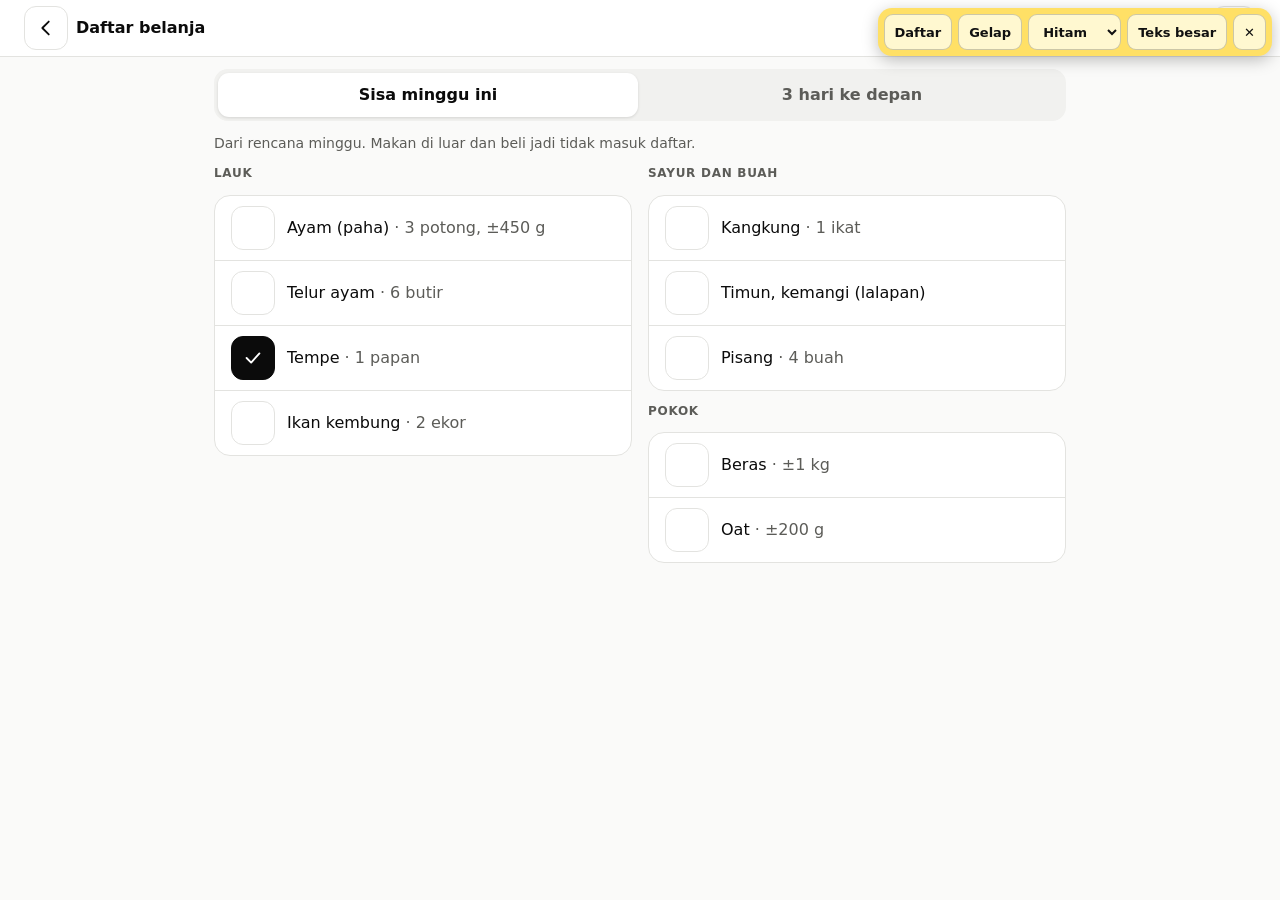
==== docs/mockups/belanja.html @ 65bb805c "D-05: add clickable mockups for every screen Static HTML in docs/mockups/, no server: 15 screens fro" ====
<!doctype html>
<html lang="id">
<head>
<meta charset="utf-8"><meta name="viewport" content="width=device-width, initial-scale=1, viewport-fit=cover">
<title>Daftar belanja · XNK Fit mockup</title>
<link rel="stylesheet" href="mock.css"><script src="mock.js"></script>
</head>
<body class="full">
<div class="topbar"><button class="icon-btn" data-back="planner.html" aria-label="Kembali"><i data-i="back"></i></button><b class="grow">Daftar belanja</b><button class="icon-btn" aria-label="Bagikan" data-toast="(Bagikan sebagai teks)"><i data-i="share"></i></button></div>
<main class="page stack" style="max-width:900px;margin:12px auto 0">
  <div class="seg" data-radio><button class="on">Sisa minggu ini</button><button>3 hari ke depan</button></div>
  <p class="small muted">Dari rencana minggu. Makan di luar dan beli jadi tidak masuk daftar.</p>
  <div class="cols">
    <div class="stack">
      <div class="label">Lauk</div>
      <div class="list">
        <div class="li" data-row><button class="check" aria-label="Sudah dibeli"><i data-i="check"></i></button><span class="grow">Ayam (paha) <span class="muted">· 3 potong, ±450 g</span></span></div>
        <div class="li" data-row><button class="check" aria-label="Sudah dibeli"><i data-i="check"></i></button><span class="grow">Telur ayam <span class="muted">· 6 butir</span></span></div>
        <div class="li done" data-row><button class="check on" aria-label="Sudah dibeli"><i data-i="check"></i></button><span class="grow">Tempe <span class="muted">· 1 papan</span></span></div>
        <div class="li" data-row><button class="check" aria-label="Sudah dibeli"><i data-i="check"></i></button><span class="grow">Ikan kembung <span class="muted">· 2 ekor</span></span></div>
      </div>
    </div>
    <div class="stack">
      <div class="label">Sayur dan buah</div>
      <div class="list">
        <div class="li" data-row><button class="check" aria-label="Sudah dibeli"><i data-i="check"></i></button><span class="grow">Kangkung <span class="muted">· 1 ikat</span></span></div>
        <div class="li" data-row><button class="check" aria-label="Sudah dibeli"><i data-i="check"></i></button><span class="grow">Timun, kemangi (lalapan)</span></div>
        <div class="li" data-row><button class="check" aria-label="Sudah dibeli"><i data-i="check"></i></button><span class="grow">Pisang <span class="muted">· 4 buah</span></span></div>
      </div>
      <div class="label">Pokok</div>
      <div class="list">
        <div class="li" data-row><button class="check" aria-label="Sudah dibeli"><i data-i="check"></i></button><span class="grow">Beras <span class="muted">· ±1 kg</span></span></div>
        <div class="li" data-row><button class="check" aria-label="Sudah dibeli"><i data-i="check"></i></button><span class="grow">Oat <span class="muted">· ±200 g</span></span></div>
      </div>
    </div>
  </div>
</main>
</body>
</html>
---- docs/mockups/mock.css ----
/* XNK Fit mockups (D-05). Static, no server. Tokens only; no colour literals below the token block.
   Rules from Design §11: red only for errors, 44 px touch targets, system font, phone 360–430, tablet ≥ 600 with rail. */
:root {
  --bg: #FAFAF9; --surface: #ffffff; --surface-2: #F1F1EF; --fg: #0b0b0b; --muted: #5c5c58; --line: #E3E3E0;
  --band: #0b0b0b; --on-band: #ffffff; --on-band-muted: rgba(255,255,255,.72); --band-card: #1d1d1d;
  --accent: #0b0b0b; --on-accent: #ffffff; --accent-on-band: #ffffff; --tint: color-mix(in srgb, var(--accent) 14%, var(--surface));
  --danger: #b91c1c; --scrim: rgba(0,0,0,.45);
  --r: 16px; --pad: 16px; --tab-h: 68px; --rail-w: 88px;
  color-scheme: light;
}
:root[data-theme="dark"] {
  --bg: #0b0b0b; --surface: #161616; --surface-2: #202020; --fg: #f4f4f2; --muted: #a6a6a1; --line: #2b2b2b;
  --band: #000000; --on-band: #f4f4f2; --band-card: #1c1c1c;
  --accent: #f4f4f2; --on-accent: #0b0b0b; --danger: #f87171; --scrim: rgba(0,0,0,.65);
  color-scheme: dark;
}
:root[data-accent="biru"]   { --accent: #1d4ed8; --on-accent: #fff; --accent-on-band: #60a5fa; }
:root[data-accent="hijau"]  { --accent: #15803d; --on-accent: #fff; --accent-on-band: #4ade80; }
:root[data-accent="toska"]  { --accent: #0f766e; --on-accent: #fff; --accent-on-band: #2dd4bf; }
:root[data-accent="ungu"]   { --accent: #6d28d9; --on-accent: #fff; --accent-on-band: #a78bfa; }
:root[data-accent="pink"]   { --accent: #be185d; --on-accent: #fff; --accent-on-band: #f472b6; }
:root[data-accent="oranye"] { --accent: #c2410c; --on-accent: #fff; --accent-on-band: #fb923c; }
:root[data-theme="dark"][data-accent="biru"]   { --accent: #60a5fa; --on-accent: #0b0b0b; }
:root[data-theme="dark"][data-accent="hijau"]  { --accent: #4ade80; --on-accent: #0b0b0b; }
:root[data-theme="dark"][data-accent="toska"]  { --accent: #2dd4bf; --on-accent: #0b0b0b; }
:root[data-theme="dark"][data-accent="ungu"]   { --accent: #a78bfa; --on-accent: #0b0b0b; }
:root[data-theme="dark"][data-accent="pink"]   { --accent: #f472b6; --on-accent: #0b0b0b; }
:root[data-theme="dark"][data-accent="oranye"] { --accent: #fb923c; --on-accent: #0b0b0b; }
:root.big { font-size: 125%; }

* { box-sizing: border-box; }
html { -webkit-text-size-adjust: 100%; }
body { margin: 0; background: var(--bg); color: var(--fg); font: 1rem/1.45 system-ui, -apple-system, "Segoe UI", Roboto, sans-serif; overflow-x: hidden; }
a { color: inherit; }
h1, h2, h3, p { margin: 0; }
h1 { font-size: 1.6rem; line-height: 1.2; font-weight: 800; }
h2 { font-size: 1.15rem; font-weight: 750; }
h3 { font-size: 1rem; font-weight: 700; }
.muted { color: var(--muted); }
.small { font-size: .875rem; }
.xs { font-size: .78rem; }
.num { font-variant-numeric: tabular-nums; font-weight: 800; }
.big-num { font-size: 2rem; font-weight: 800; line-height: 1; font-variant-numeric: tabular-nums; }
svg.i { width: 22px; height: 22px; fill: none; stroke: currentColor; stroke-width: 2; stroke-linecap: round; stroke-linejoin: round; flex: none; }
.stack > * + * { margin-top: 12px; }
.stack-s > * + * { margin-top: 6px; }
.row-flex { display: flex; align-items: center; gap: 10px; }
.spread { display: flex; align-items: center; justify-content: space-between; gap: 10px; }
.wrap { flex-wrap: wrap; }
.grow { flex: 1; min-width: 0; }
[hidden] { display: none !important; }

/* Frame */
.app { min-height: 100vh; padding-bottom: calc(var(--tab-h) + 24px + env(safe-area-inset-bottom)); }
body.full .app { padding-bottom: 24px; }
.page { padding: 0 var(--pad) 16px; max-width: 1180px; }
.head { background: var(--band); color: var(--on-band); padding: 14px var(--pad) 46px; margin-bottom: -30px; }
.head .muted, .head .sub { color: var(--on-band-muted); }
.head h1 { margin-top: 6px; }
.head-top { display: flex; align-items: center; gap: 8px; min-height: 44px; }
.head-top .grow { font-weight: 700; }
.icon-btn { min-width: 44px; min-height: 44px; border-radius: 12px; border: 1px solid var(--line); background: var(--surface); color: var(--fg); display: inline-flex; align-items: center; justify-content: center; cursor: pointer; text-decoration: none; padding: 0 10px; gap: 6px; font: inherit; }
.head .icon-btn { background: var(--band-card); border-color: transparent; color: var(--on-band); }
.badge-dot { position: relative; }
.badge-dot::after { content: ''; position: absolute; top: 9px; right: 10px; width: 8px; height: 8px; border-radius: 50%; background: var(--accent-on-band); }
.topbar { position: sticky; top: 0; z-index: 5; background: var(--surface); border-bottom: 1px solid var(--line); display: flex; align-items: center; gap: 8px; padding: 6px var(--pad); min-height: 56px; }

/* Tabs: phone bottom bar, tablet rail */
.tabbar { position: fixed; z-index: 20; left: 0; right: 0; bottom: 0; height: calc(var(--tab-h) + env(safe-area-inset-bottom)); padding-bottom: env(safe-area-inset-bottom); background: var(--surface); border-top: 1px solid var(--line); display: grid; grid-template-columns: repeat(5, 1fr); }
.tab { display: flex; flex-direction: column; align-items: center; justify-content: center; gap: 2px; min-height: 44px; color: var(--muted); text-decoration: none; font-size: .72rem; font-weight: 650; background: none; border: 0; cursor: pointer; font-family: inherit; }
.tab.on { color: var(--fg); }
.tab.on svg { stroke: var(--accent); }
.tab-plus { width: 52px; height: 52px; border-radius: 18px; margin: auto; background: var(--accent); color: var(--on-accent); }
.tab-plus svg, .tab.on .tab-plus svg { stroke: var(--on-accent); }
.rail { display: none; }
body.full .tabbar, body.full .rail { display: none; }

/* Cards */
.card { background: var(--surface); border: 1px solid var(--line); border-radius: var(--r); padding: 16px; }
.card.ink { background: var(--band); color: var(--on-band); border-color: transparent; }
.card.ink .muted { color: var(--on-band-muted); }
:root[data-theme="dark"] .card.ink { border-color: var(--line); }
.card.tint { background: var(--tint); border-color: transparent; }
.card.dash { border-style: dashed; background: transparent; }
.card.flat { padding: 0; overflow: hidden; }
.card-title { display: flex; align-items: center; justify-content: space-between; gap: 8px; margin-bottom: 10px; }
.label { font-size: .75rem; font-weight: 750; letter-spacing: .06em; text-transform: uppercase; color: var(--muted); }
.card.ink .label { color: var(--on-band-muted); }
.section-title { display: flex; justify-content: space-between; align-items: center; margin: 22px 2px 8px; }

/* Buttons */
.btn { min-height: 44px; padding: 10px 18px; border-radius: 14px; border: 1px solid var(--line); background: var(--surface); color: var(--fg); font: inherit; font-weight: 700; cursor: pointer; display: inline-flex; align-items: center; justify-content: center; gap: 8px; text-decoration: none; text-align: center; }
.btn.pri { background: var(--accent); color: var(--on-accent); border-color: transparent; }
.card.ink .btn.pri, .head .btn.pri { background: var(--on-band); color: var(--band); }
.card.ink .btn { background: var(--band-card); border-color: transparent; color: var(--on-band); }
.btn.ghost { background: transparent; border-color: transparent; }
.btn.block { width: 100%; }
.btn.lg { min-height: 54px; font-size: 1.05rem; }
.btn.sm { min-height: 44px; padding: 6px 12px; font-size: .9rem; }
.btn-row { display: flex; gap: 10px; flex-wrap: wrap; }
.btn-row > .btn { flex: 1; }
.link { min-width: 44px; background: none; border: 0; padding: 0 4px; min-height: 44px; color: inherit; font: inherit; font-weight: 700; text-decoration: underline; text-underline-offset: 3px; cursor: pointer; }

/* Chips, segments */
.chips { display: flex; gap: 8px; flex-wrap: wrap; }
.chips.scroll { flex-wrap: nowrap; overflow-x: auto; scrollbar-width: none; margin: 0 calc(-1 * var(--pad)); padding: 0 var(--pad); }
.chip { min-height: 44px; min-width: 44px; justify-content: center; padding: 8px 14px; border-radius: 999px; border: 1px solid var(--line); background: var(--surface); color: var(--fg); font: inherit; font-size: .92rem; font-weight: 650; cursor: pointer; white-space: nowrap; display: inline-flex; align-items: center; gap: 6px; text-decoration: none; }
.chip.on { background: var(--accent); border-color: var(--accent); color: var(--on-accent); }
.seg { display: flex; background: var(--surface-2); border-radius: 14px; padding: 4px; gap: 4px; }
.seg > * { flex: 1; min-height: 44px; border: 0; border-radius: 11px; background: transparent; color: var(--muted); font: inherit; font-weight: 700; cursor: pointer; text-decoration: none; display: flex; align-items: center; justify-content: center; padding: 0 8px; text-align: center; }
.seg > .on { background: var(--surface); color: var(--fg); box-shadow: 0 1px 3px rgba(0,0,0,.12); }
.card.ink .seg { background: var(--band-card); }

/* Option cards (onboarding, choices) */
.opt { display: flex; align-items: center; gap: 14px; width: 100%; min-height: 64px; padding: 12px 16px; border-radius: var(--r); border: 1.5px solid var(--line); background: var(--surface); color: var(--fg); font: inherit; text-align: left; cursor: pointer; text-decoration: none; }
.opt + .opt { margin-top: 10px; }
.opt.on { border-color: var(--accent); background: var(--tint); }
.opt .ic { width: 44px; height: 44px; border-radius: 12px; background: var(--surface-2); display: flex; align-items: center; justify-content: center; flex: none; }
.opt.on .ic { background: var(--accent); color: var(--on-accent); }

/* List rows */
.list { background: var(--surface); border: 1px solid var(--line); border-radius: var(--r); overflow: hidden; }
.li { display: flex; align-items: center; gap: 12px; min-height: 56px; padding: 10px 16px; border: 0; border-top: 1px solid var(--line); width: 100%; background: none; color: inherit; font: inherit; text-align: left; text-decoration: none; cursor: pointer; }
.li:first-child { border-top: 0; }
.li .chev { color: var(--muted); }
.li .ic { width: 40px; height: 40px; border-radius: 12px; background: var(--surface-2); display: flex; align-items: center; justify-content: center; flex: none; }
.li.on .ic { background: var(--accent); color: var(--on-accent); }

/* Fields */
.field { display: block; }
.field > span { display: block; font-size: .85rem; font-weight: 700; margin-bottom: 6px; }
.input { width: 100%; min-height: 48px; padding: 10px 14px; border-radius: 12px; border: 1px solid var(--line); background: var(--surface); color: var(--fg); font: inherit; font-size: 16px; }
textarea.input { min-height: 88px; resize: vertical; }
.search { display: flex; align-items: center; gap: 8px; border: 1px solid var(--line); border-radius: 14px; background: var(--surface); padding: 0 12px; min-height: 50px; }
.search input { border: 0; background: none; color: var(--fg); font: inherit; font-size: 16px; flex: 1; min-height: 48px; outline: none; }
.stepper { display: flex; align-items: center; border: 1px solid var(--line); border-radius: 14px; background: var(--surface); overflow: hidden; }
.stepper button { width: 48px; min-height: 48px; border: 0; background: var(--surface-2); color: var(--fg); font-size: 1.4rem; font-weight: 700; cursor: pointer; }
.stepper input { flex: 1; min-width: 0; width: 60px; text-align: center; border: 0; background: none; color: var(--fg); font: inherit; font-size: 1.2rem; font-weight: 800; min-height: 48px; }
.stepper.big input { font-size: 2rem; }
.stepper.big button { width: 64px; min-height: 64px; }
.switch { position: relative; width: 52px; height: 32px; flex: none; }
.switch input { opacity: 0; position: absolute; inset: -6px; width: 64px; height: 44px; margin: 0; cursor: pointer; z-index: 1; }
.switch i { position: absolute; inset: 0; border-radius: 99px; background: var(--line); transition: .2s; }
.switch i::after { content: ''; position: absolute; top: 4px; left: 4px; width: 24px; height: 24px; border-radius: 50%; background: var(--surface); transition: .2s; box-shadow: 0 1px 2px rgba(0,0,0,.3); }
.switch input:checked + i { background: var(--accent); }
.switch input:checked + i::after { transform: translateX(20px); background: var(--on-accent); }
.check { width: 44px; height: 44px; border-radius: 12px; border: 1.5px solid var(--line); background: var(--surface); color: transparent; display: inline-flex; align-items: center; justify-content: center; cursor: pointer; flex: none; }
.check.on, .done .check { background: var(--accent); border-color: var(--accent); color: var(--on-accent); }

/* Meters, ring, week */
.bar { height: 10px; border-radius: 99px; background: var(--surface-2); overflow: hidden; }
.bar > i { display: block; height: 100%; background: var(--accent); border-radius: 99px; }
.card.ink .bar { background: var(--band-card); }
.card.ink .bar > i { background: var(--accent-on-band); }
.ring { position: relative; width: 132px; height: 132px; flex: none; }
.ring svg { width: 100%; height: 100%; transform: rotate(-90deg); }
.ring .trk { stroke: var(--surface-2); }
.ring .fill { stroke: var(--accent); stroke-linecap: round; }
.card.ink .ring .trk { stroke: var(--band-card); }
.card.ink .ring .fill { stroke: var(--accent-on-band); }
.ring .mid { position: absolute; inset: 0; display: flex; flex-direction: column; align-items: center; justify-content: center; text-align: center; }
.week { display: grid; grid-template-columns: repeat(7, 1fr); gap: 6px; text-align: center; }
.week .d { display: flex; flex-direction: column; align-items: center; gap: 4px; font-size: .75rem; color: var(--muted); }
.week .dot { width: 36px; height: 36px; border-radius: 12px; background: var(--surface-2); display: flex; align-items: center; justify-content: center; color: var(--fg); font-weight: 700; }
.week .d.act .dot { background: var(--accent); color: var(--on-accent); }
.week .d.today .dot { outline: 2px solid var(--fg); outline-offset: 2px; }
.card.ink .week .dot { background: var(--band-card); color: var(--on-band); }
.card.ink .week .d.act .dot { background: var(--accent-on-band); color: var(--band); }
.card.ink .week .d.today .dot { outline-color: var(--on-band); }
.kv { display: grid; grid-template-columns: repeat(auto-fit, minmax(6.5rem, 1fr)); gap: 10px; }
.kv > div { background: var(--surface-2); border-radius: 12px; padding: 10px 12px; }
.card.ink .kv > div { background: var(--band-card); }
.kv b { display: block; font-size: 1.25rem; font-variant-numeric: tabular-nums; }
.kv span { font-size: .78rem; color: var(--muted); }
.card.ink .kv span { color: var(--on-band-muted); }
.pill { display: inline-flex; align-items: center; gap: 4px; padding: 2px 10px; min-height: 24px; border-radius: 99px; background: var(--surface-2); font-size: .78rem; font-weight: 700; }
.pill.acc { background: var(--accent); color: var(--on-accent); }
.card.ink .pill { background: var(--band-card); color: var(--on-band); }
.est { font-size: .75rem; font-weight: 700; color: var(--muted); border: 1px dashed var(--muted); border-radius: 6px; padding: 0 5px; }

/* Shelves */
.shelf { display: flex; gap: 12px; overflow-x: auto; scroll-snap-type: x mandatory; margin: 0 calc(-1 * var(--pad)); padding: 2px var(--pad) 6px; scrollbar-width: none; }
.shelf > * { scroll-snap-align: start; flex: none; width: 72%; max-width: 300px; }

/* Sheets */
.scrim { position: fixed; inset: 0; z-index: 40; background: var(--scrim); display: none; }
.sheet { position: fixed; z-index: 41; left: 0; right: 0; bottom: 0; max-height: 88vh; overflow: auto; background: var(--surface); border-radius: 22px 22px 0 0; padding: 8px var(--pad) calc(20px + env(safe-area-inset-bottom)); transform: translateY(105%); transition: transform .22s ease; visibility: hidden; }
.sheet.open { transform: none; visibility: visible; }
.sheet.open ~ .scrim, body.sheet-on .scrim { display: block; }
.sheet .grab { width: 40px; height: 5px; border-radius: 9px; background: var(--line); margin: 4px auto 10px; }
.sheet-head { display: flex; align-items: center; gap: 8px; margin-bottom: 12px; }
.sheet-head h2 { flex: 1; }
.full-screen { position: fixed; inset: 0; z-index: 30; background: var(--bg); overflow: auto; }

/* Muscle map & figure (placeholders for the own vector drawings, Content §5) */
.mm { display: flex; gap: 6px; justify-content: center; }
.mm svg { width: 92px; height: 170px; }
.mm .base { fill: var(--surface-2); stroke: var(--line); stroke-width: 1; }
.mm .m1 { fill: var(--accent); }
.mm .m2 { fill: color-mix(in srgb, var(--accent) 38%, var(--surface-2)); }
.card.ink .mm .base { fill: var(--band-card); stroke: transparent; }
.card.ink .mm .m1 { fill: var(--accent-on-band); }
.card.ink .mm .m2 { fill: color-mix(in srgb, var(--accent-on-band) 40%, var(--band-card)); }
.legend { display: flex; gap: 14px; justify-content: center; font-size: .8rem; color: var(--muted); }
.legend i { display: inline-block; width: 12px; height: 12px; border-radius: 3px; margin-right: 4px; vertical-align: -1px; }
.legend .l1 { background: var(--accent); } .legend .l2 { background: color-mix(in srgb, var(--accent) 38%, var(--surface-2)); }
.fig { background: var(--surface-2); border-radius: var(--r); display: flex; align-items: center; justify-content: center; aspect-ratio: 4 / 3; }
.fig svg { width: 60%; height: 80%; stroke: var(--fg); stroke-width: 6; stroke-linecap: round; fill: none; }
.fig .acc { stroke: var(--accent); }
@media (prefers-reduced-motion: no-preference) { .fig .arm { animation: lift 2.4s ease-in-out infinite; transform-origin: 100px 70px; } }
@keyframes lift { 50% { transform: rotate(-35deg); } }

/* Logger */
.set-table { width: 100%; border-collapse: collapse; }
.set-table th { font-size: .72rem; letter-spacing: .05em; color: var(--muted); text-align: center; padding: 6px 2px; font-weight: 750; }
.set-table td { text-align: center; padding: 4px 2px; }
.set-table tr.done td { background: var(--tint); }
.set-table .cell { width: 100%; min-width: 52px; min-height: 44px; border-radius: 10px; border: 1px solid var(--line); background: var(--surface-2); color: var(--fg); text-align: center; font: inherit; font-size: 16px; font-weight: 750; }
.set-no { min-width: 44px; min-height: 44px; border-radius: 10px; border: 0; background: none; color: var(--fg); font: inherit; font-weight: 800; cursor: pointer; }
.ss { border-left: 4px solid var(--accent); padding-left: 12px; }
.rest { position: fixed; z-index: 25; left: var(--pad); right: var(--pad); bottom: calc(16px + env(safe-area-inset-bottom)); }
.timer-big { font-size: 4rem; font-weight: 800; font-variant-numeric: tabular-nums; line-height: 1; }

/* Planner */
.days { display: flex; overflow-x: auto; scroll-snap-type: x mandatory; gap: 12px; margin: 0 calc(-1 * var(--pad)); padding: 0 var(--pad); scrollbar-width: none; }
.days > section { flex: none; width: 100%; scroll-snap-align: center; }
.plan-table { display: none; }
.meal-cell { border: 1px solid var(--line); border-radius: 12px; padding: 10px; background: var(--surface); font-size: .85rem; min-height: 96px; }
.meal-cell.lock { border-color: var(--accent); }

/* Photos, badges */
.grid3 { display: grid; grid-template-columns: repeat(3, 1fr); gap: 8px; }
.photo { aspect-ratio: 3 / 4; border-radius: 12px; background: var(--surface-2); display: flex; align-items: center; justify-content: center; color: var(--muted); }
.badges { display: grid; grid-template-columns: repeat(auto-fill, minmax(84px, 1fr)); gap: 10px; }
.bdg { text-align: center; font-size: .75rem; font-weight: 650; }
.bdg .b { width: 56px; height: 56px; margin: 0 auto 6px; border-radius: 18px; background: var(--accent); color: var(--on-accent); display: flex; align-items: center; justify-content: center; }
.bdg.lock { color: var(--muted); }
.bdg.lock .b { background: var(--surface-2); color: var(--muted); }

/* Share card preview */
.share-card { aspect-ratio: 9 / 16; max-height: 420px; margin: 0 auto; border-radius: 18px; padding: 20px; display: flex; flex-direction: column; background: var(--band); color: var(--on-band); }
.share-card.light { background: var(--surface); color: var(--fg); border: 1px solid var(--line); }
.share-card.acc { background: var(--accent); color: var(--on-accent); }
.qr { width: 52px; height: 52px; background: repeating-conic-gradient(currentColor 0 25%, transparent 0 50%) 0 0 / 13px 13px; border-radius: 4px; opacity: .9; }

/* Welcome card, notices */
.welcome { position: relative; }
.note { display: flex; gap: 10px; align-items: flex-start; padding: 12px 14px; border-radius: 14px; background: var(--surface-2); font-size: .9rem; }
.note.err { background: color-mix(in srgb, var(--danger) 12%, var(--surface)); color: var(--fg); border: 1px solid var(--danger); }
.note.err svg { stroke: var(--danger); }
.progress-dots { display: flex; gap: 6px; }
.progress-dots i { flex: 1; height: 4px; border-radius: 9px; background: var(--line); }
.progress-dots i.on { background: var(--accent); }
.head .progress-dots i { background: var(--band-card); }
.head .progress-dots i.on { background: var(--accent-on-band); }

/* Two columns (tablet) */
.cols, .cols-3 { display: block; }
.cols > * + *, .cols-3 > * + * { margin-top: 12px; }
.only-tab { display: none !important; }

/* Mockup chrome: not part of the app */
.mock-bar { position: fixed; z-index: 60; top: 8px; right: 8px; display: flex; gap: 6px; padding: 6px; border-radius: 14px; background: #ffe066; color: #111; font: 600 13px/1 system-ui; box-shadow: 0 4px 16px rgba(0,0,0,.25); align-items: center; }
.mock-bar button, .mock-bar a, .mock-bar select { min-height: 36px; border: 1px solid rgba(0,0,0,.2); background: #fff8d0; color: #111; border-radius: 9px; padding: 0 10px; font: inherit; cursor: pointer; text-decoration: none; display: inline-flex; align-items: center; }
.mock-bar.min > :not(.mb-toggle) { display: none; }
.mock-states { margin: 12px var(--pad) 0; padding: 8px; border: 2px dashed #e0b400; border-radius: 12px; background: color-mix(in srgb, #ffe066 18%, var(--bg)); display: flex; gap: 6px; flex-wrap: wrap; align-items: center; font-size: .8rem; }
.mock-states b { margin-right: 4px; }
.mock-states button { min-height: 36px; border-radius: 9px; border: 1px solid var(--line); background: var(--surface); color: var(--fg); padding: 0 10px; font: inherit; cursor: pointer; }
.mock-states button.on { background: var(--fg); color: var(--bg); }
html.embed .mock-bar, html.embed .mock-states { display: none; }

@media (min-width: 600px) {
  :root { --pad: 24px; }
  .tabbar { display: none; }
  .rail { display: flex; position: fixed; z-index: 20; left: 0; top: 0; bottom: 0; width: var(--rail-w); flex-direction: column; align-items: center; gap: 6px; padding: 16px 0; background: var(--surface); border-right: 1px solid var(--line); }
  .rail .tab { width: 72px; min-height: 60px; border-radius: 16px; }
  .rail .tab.on { background: var(--tint); }
  .rail .tab-plus { width: 56px; height: 56px; margin: 4px 0 10px; }
  .rail .brand { font-weight: 900; font-size: .8rem; letter-spacing: .04em; margin-bottom: 10px; }
  .app { margin-left: var(--rail-w); padding-bottom: 32px; }
  body.full .app { margin-left: 0; }
  .head { padding-top: 20px; }
  .cols { display: grid; grid-template-columns: minmax(0, 1fr) minmax(0, 1fr); gap: 16px; align-items: start; }
  .cols-3 { display: grid; grid-template-columns: repeat(3, minmax(0, 1fr)); gap: 16px; align-items: start; }
  .cols > * + *, .cols-3 > * + * { margin-top: 0; }
  .only-phone { display: none !important; }
  .only-tab { display: revert !important; }
  .sheet { left: 50%; right: auto; bottom: auto; top: 50%; width: min(560px, 92vw); border-radius: 22px; transform: translate(-50%, -46%); opacity: 0; transition: .18s; padding-bottom: 20px; }
  .sheet.open { transform: translate(-50%, -50%); opacity: 1; }
  .sheet .grab { display: none; }
  .shelf > * { width: 260px; }
  .days { display: none; }
  .plan-table { display: grid; grid-template-columns: 72px repeat(7, minmax(0, 1fr)); gap: 6px; }
  .rest { left: auto; width: 380px; }
  .mm svg { width: 110px; height: 200px; }
}
@media (prefers-reduced-motion: reduce) { * { transition: none !important; animation: none !important; } }
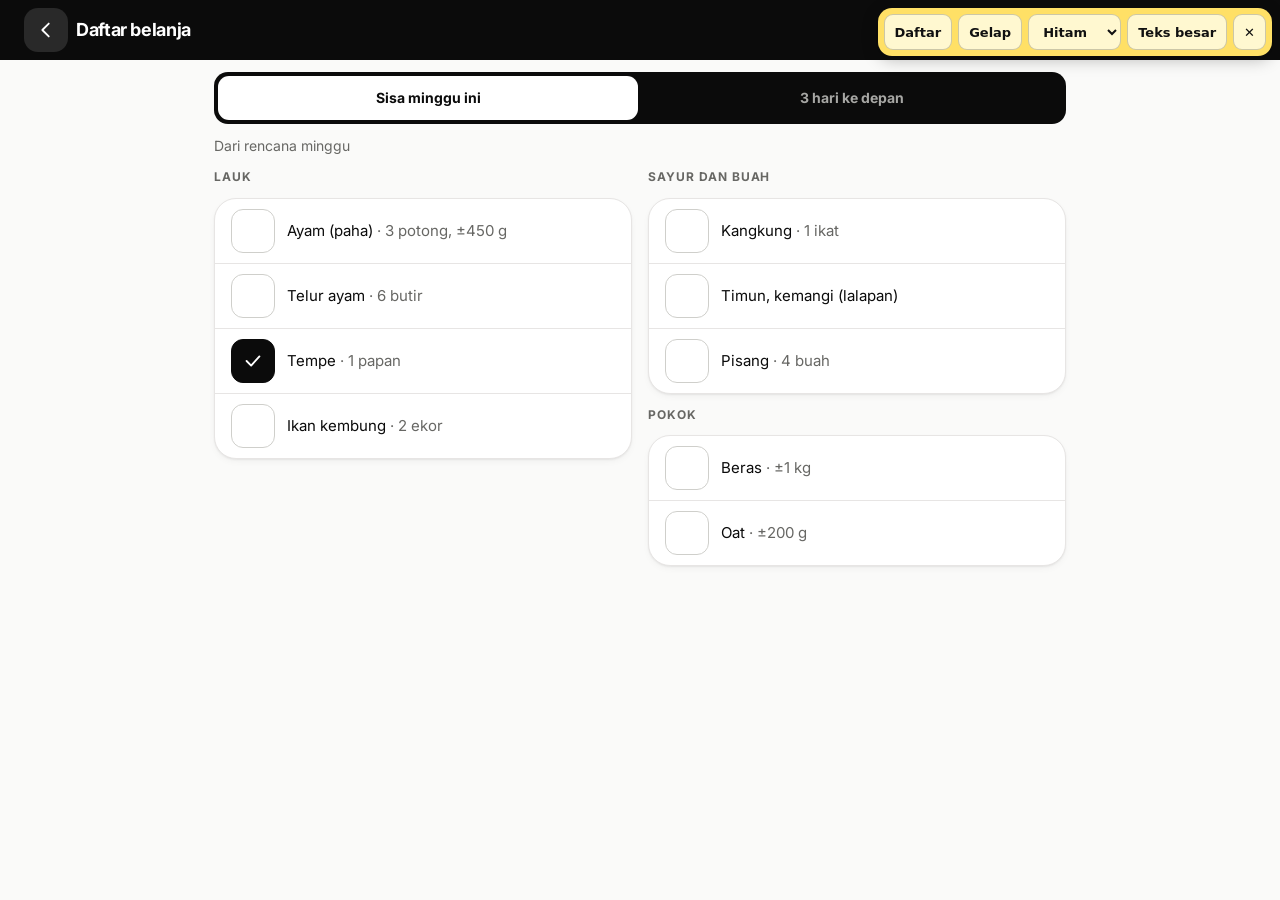
==== commit 2a3f417a: "Mockups: Phase X look, less text, even button pairs Owner review 2: paired buttons of equal weight h" ====
--- a/docs/mockups/belanja.html
+++ b/docs/mockups/belanja.html
@@ -9,7 +9,7 @@
 <div class="topbar"><button class="icon-btn" data-back="planner.html" aria-label="Kembali"><i data-i="back"></i></button><b class="grow">Daftar belanja</b><button class="icon-btn" aria-label="Bagikan" data-toast="(Bagikan sebagai teks)"><i data-i="share"></i></button></div>
 <main class="page stack" style="max-width:900px;margin:12px auto 0">
   <div class="seg" data-radio><button class="on">Sisa minggu ini</button><button>3 hari ke depan</button></div>
-  <p class="small muted">Dari rencana minggu. Makan di luar dan beli jadi tidak masuk daftar.</p>
+  <p class="small muted">Dari rencana minggu</p>
   <div class="cols">
     <div class="stack">
       <div class="label">Lauk</div>
--- a/docs/mockups/mock.css
+++ b/docs/mockups/mock.css
@@ -1,17 +1,28 @@
-/* XNK Fit mockups (D-05). Static, no server. Tokens only; no colour literals below the token block.
-   Rules from Design §11: red only for errors, 44 px touch targets, system font, phone 360–430, tablet ≥ 600 with rail. */
+@import url('https://fonts.googleapis.com/css2?family=Inter:wght@400;500;600;700;800;900&display=swap');
+/* XNK Fit mockups (D-05). Static, no server.
+   Look = the XNK app's Phase X portal: same tokens (copied from parts/theme/01-awal.part and 05-portal-x.part),
+   black band with contour lines, black hero card with rings, bar-marked section titles, floating black tab dock.
+   Rules from Design §11: red only for errors, 44 px touch targets, phone 360–430, tablet ≥ 600 with rail. */
 :root {
-  --bg: #FAFAF9; --surface: #ffffff; --surface-2: #F1F1EF; --fg: #0b0b0b; --muted: #5c5c58; --line: #E3E3E0;
-  --band: #0b0b0b; --on-band: #ffffff; --on-band-muted: rgba(255,255,255,.72); --band-card: #1d1d1d;
-  --accent: #0b0b0b; --on-accent: #ffffff; --accent-on-band: #ffffff; --tint: color-mix(in srgb, var(--accent) 14%, var(--surface));
-  --danger: #b91c1c; --scrim: rgba(0,0,0,.45);
-  --r: 16px; --pad: 16px; --tab-h: 68px; --rail-w: 88px;
+  --bg: #fafaf9; --surface: #ffffff; --surface-2: #f5f5f4; --surface-3: #ecebe9;
+  --line: #e7e5e4; --line-strong: #cfcfcb;
+  --fg: #0b0b0b; --fg-2: #3b3b39; --muted: #676764;
+  --band: #0b0b0b; --band-card: #1a1a19; --on-band: #ffffff; --on-band-muted: #a7a7a4;
+  --accent: #0b0b0b; --on-accent: #ffffff; --accent-on-band: #ffffff;
+  --tint: color-mix(in srgb, var(--accent) 10%, var(--surface));
+  --danger: #c4261b; --scrim: rgba(12,12,12,.42);
+  --shadow-1: 0 1px 2px rgba(0,0,0,.06), 0 3px 10px -3px rgba(0,0,0,.07);
+  --shadow-3: 0 30px 80px -24px rgba(0,0,0,.38);
+  --r: 22px; --r-md: 16px; --r-sm: 12px; --pad: 16px; --tab-h: 68px; --rail-w: 88px;
   color-scheme: light;
 }
 :root[data-theme="dark"] {
-  --bg: #0b0b0b; --surface: #161616; --surface-2: #202020; --fg: #f4f4f2; --muted: #a6a6a1; --line: #2b2b2b;
-  --band: #000000; --on-band: #f4f4f2; --band-card: #1c1c1c;
-  --accent: #f4f4f2; --on-accent: #0b0b0b; --danger: #f87171; --scrim: rgba(0,0,0,.65);
+  --bg: #0a0a0a; --surface: #141414; --surface-2: #1a1a1a; --surface-3: #242424;
+  --line: #272727; --line-strong: #3a3a3a;
+  --fg: #f4f4f2; --fg-2: #cfcfcc; --muted: #9b9b97;
+  --band: #161616; --band-card: #2a2a2a; --on-band: #ffffff; --on-band-muted: #a7a7a4;
+  --accent: #f4f4f2; --on-accent: #0b0b0b; --danger: #ff6b5e; --scrim: rgba(0,0,0,.62);
+  --shadow-1: 0 1px 2px rgba(0,0,0,.5); --shadow-3: 0 30px 80px -20px rgba(0,0,0,.85);
   color-scheme: dark;
 }
 :root[data-accent="biru"]   { --accent: #1d4ed8; --on-accent: #fff; --accent-on-band: #60a5fa; }
@@ -30,181 +41,212 @@
 
 * { box-sizing: border-box; }
 html { -webkit-text-size-adjust: 100%; }
-body { margin: 0; background: var(--bg); color: var(--fg); font: 1rem/1.45 system-ui, -apple-system, "Segoe UI", Roboto, sans-serif; overflow-x: hidden; }
+body { margin: 0; background: var(--bg); color: var(--fg); font: .9375rem/1.45 'Inter', system-ui, -apple-system, "Segoe UI", Roboto, sans-serif; -webkit-font-smoothing: antialiased; overflow-x: hidden; overflow-wrap: break-word; }
+button, input, select, textarea { font-family: inherit; }
 a { color: inherit; }
 h1, h2, h3, p { margin: 0; }
-h1 { font-size: 1.6rem; line-height: 1.2; font-weight: 800; }
-h2 { font-size: 1.15rem; font-weight: 750; }
-h3 { font-size: 1rem; font-weight: 700; }
+h1 { font-size: 1.75rem; line-height: 1.1; font-weight: 800; letter-spacing: -0.03em; }
+h2 { font-size: 1.25rem; line-height: 1.2; font-weight: 800; letter-spacing: -0.02em; }
+h3 { font-size: 1rem; line-height: 1.3; font-weight: 800; letter-spacing: -0.01em; }
 .muted { color: var(--muted); }
 .small { font-size: .875rem; }
-.xs { font-size: .78rem; }
-.num { font-variant-numeric: tabular-nums; font-weight: 800; }
-.big-num { font-size: 2rem; font-weight: 800; line-height: 1; font-variant-numeric: tabular-nums; }
+.xs { font-size: .8125rem; }
+.num { font-variant-numeric: tabular-nums; font-weight: 800; letter-spacing: -0.02em; }
+.big-num { font-size: 2.25rem; font-weight: 800; line-height: 1; letter-spacing: -0.04em; font-variant-numeric: tabular-nums; }
+.hero-num { font-size: 3rem; font-weight: 800; line-height: 1; letter-spacing: -0.05em; font-variant-numeric: tabular-nums; }
 svg.i { width: 22px; height: 22px; fill: none; stroke: currentColor; stroke-width: 2; stroke-linecap: round; stroke-linejoin: round; flex: none; }
 .stack > * + * { margin-top: 12px; }
 .stack-s > * + * { margin-top: 6px; }
 .row-flex { display: flex; align-items: center; gap: 10px; }
 .spread { display: flex; align-items: center; justify-content: space-between; gap: 10px; }
-.wrap { flex-wrap: wrap; }
 .grow { flex: 1; min-width: 0; }
 [hidden] { display: none !important; }
 
-/* Frame */
-.app { min-height: 100vh; padding-bottom: calc(var(--tab-h) + 24px + env(safe-area-inset-bottom)); }
+/* Frame: black band that the first card hangs over (Phase X .px-band / .px-hang) */
+.app { min-height: 100vh; padding-bottom: calc(var(--tab-h) + 40px + env(safe-area-inset-bottom)); }
 body.full .app { padding-bottom: 24px; }
-.page { padding: 0 var(--pad) 16px; max-width: 1180px; }
-.head { background: var(--band); color: var(--on-band); padding: 14px var(--pad) 46px; margin-bottom: -30px; }
+.page { padding: 0 var(--pad) 16px; max-width: 1180px; margin-inline: auto; position: relative; }
+.head { position: relative; background-color: var(--band); color: var(--on-band); padding: 8px var(--pad) 64px; margin-bottom: -52px;
+  background-repeat: no-repeat; background-position: right top; background-size: auto 100%;
+  background-image: url("data:image/svg+xml,%3Csvg xmlns='http://www.w3.org/2000/svg' viewBox='0 0 390 130' fill='none' stroke='white' stroke-width='1.2'%3E%3Cpath d='M160 -10C220 30 300 -20 400 30' stroke-opacity='.22'/%3E%3Cpath d='M150 10C220 52 300 0 400 54' stroke-opacity='.18'/%3E%3Cpath d='M140 32C220 76 300 22 400 80' stroke-opacity='.14'/%3E%3Cpath d='M130 56C220 102 300 46 400 108' stroke-opacity='.1'/%3E%3Cpath d='M120 82C220 130 300 72 400 138' stroke-opacity='.07'/%3E%3C/svg%3E"); }
 .head .muted, .head .sub { color: var(--on-band-muted); }
-.head h1 { margin-top: 6px; }
-.head-top { display: flex; align-items: center; gap: 8px; min-height: 44px; }
-.head-top .grow { font-weight: 700; }
-.icon-btn { min-width: 44px; min-height: 44px; border-radius: 12px; border: 1px solid var(--line); background: var(--surface); color: var(--fg); display: inline-flex; align-items: center; justify-content: center; cursor: pointer; text-decoration: none; padding: 0 10px; gap: 6px; font: inherit; }
-.head .icon-btn { background: var(--band-card); border-color: transparent; color: var(--on-band); }
-.badge-dot { position: relative; }
-.badge-dot::after { content: ''; position: absolute; top: 9px; right: 10px; width: 8px; height: 8px; border-radius: 50%; background: var(--accent-on-band); }
-.topbar { position: sticky; top: 0; z-index: 5; background: var(--surface); border-bottom: 1px solid var(--line); display: flex; align-items: center; gap: 8px; padding: 6px var(--pad); min-height: 56px; }
-
-/* Tabs: phone bottom bar, tablet rail */
-.tabbar { position: fixed; z-index: 20; left: 0; right: 0; bottom: 0; height: calc(var(--tab-h) + env(safe-area-inset-bottom)); padding-bottom: env(safe-area-inset-bottom); background: var(--surface); border-top: 1px solid var(--line); display: grid; grid-template-columns: repeat(5, 1fr); }
-.tab { display: flex; flex-direction: column; align-items: center; justify-content: center; gap: 2px; min-height: 44px; color: var(--muted); text-decoration: none; font-size: .72rem; font-weight: 650; background: none; border: 0; cursor: pointer; font-family: inherit; }
-.tab.on { color: var(--fg); }
-.tab.on svg { stroke: var(--accent); }
-.tab-plus { width: 52px; height: 52px; border-radius: 18px; margin: auto; background: var(--accent); color: var(--on-accent); }
-.tab-plus svg, .tab.on .tab-plus svg { stroke: var(--on-accent); }
+.head h1 { margin-top: 4px; }
+.head .sub { font-size: .875rem; margin-top: 2px; }
+.head-top { display: flex; align-items: center; gap: 8px; min-height: 52px; }
+.head-top .grow { font-weight: 800; font-size: 1.125rem; letter-spacing: -0.02em; }
+.brand { font-weight: 900; letter-spacing: -0.04em; font-size: 1.05rem; }
+.icon-btn { min-width: 44px; min-height: 44px; border-radius: 14px; border: 1px solid var(--line); background: var(--surface); color: var(--fg); display: inline-flex; align-items: center; justify-content: center; cursor: pointer; text-decoration: none; padding: 0 10px; gap: 6px; font: inherit; font-weight: 700; }
+.head .icon-btn, .topbar .icon-btn, .card.ink .icon-btn { background: color-mix(in srgb, var(--on-band) 12%, transparent); border-color: transparent; color: var(--on-band); }
+.avatar { width: 44px; height: 44px; border-radius: 50%; background: var(--on-band); color: var(--band); display: inline-flex; align-items: center; justify-content: center; font-weight: 800; font-size: .875rem; text-decoration: none; flex: none; }
+.topbar { position: sticky; top: 0; z-index: 5; background: var(--band); color: var(--on-band); display: flex; align-items: center; gap: 8px; padding: 4px var(--pad); min-height: 60px; }
+.topbar b { font-size: 1.125rem; letter-spacing: -0.02em; }
+.topbar .btn.pri { background: var(--on-band); color: var(--band); }
+.topbar .muted { color: var(--on-band-muted); }
+
+/* Floating black tab dock (Phase X .tabbar) */
+.tabbar { position: fixed; z-index: 20; left: 50%; bottom: calc(14px + env(safe-area-inset-bottom)); transform: translateX(-50%); width: min(420px, calc(100% - 28px)); height: var(--tab-h);
+  display: grid; grid-template-columns: repeat(5, minmax(0, 1fr)); align-items: center; padding: 0 8px; border-radius: 24px; background: var(--band); color: var(--on-band); box-shadow: var(--shadow-3); }
+:root[data-theme="dark"] .tabbar { background: var(--surface-3); }
+.tab { position: relative; display: flex; flex-direction: column; align-items: center; justify-content: center; gap: 3px; min-height: 56px; color: var(--on-band-muted); text-decoration: none; font-size: .6875rem; font-weight: 700; background: none; border: 0; cursor: pointer; font-family: inherit; }
+.tab.on { color: var(--on-band); }
+.tab.on::after { content: ''; position: absolute; bottom: 4px; width: 4px; height: 4px; border-radius: 50%; background: var(--accent-on-band); }
+.tab-plus { width: 52px; height: 52px; border-radius: 18px; margin: auto; background: var(--on-band); color: var(--band); display: flex; align-items: center; justify-content: center; }
 .rail { display: none; }
 body.full .tabbar, body.full .rail { display: none; }
 
 /* Cards */
-.card { background: var(--surface); border: 1px solid var(--line); border-radius: var(--r); padding: 16px; }
-.card.ink { background: var(--band); color: var(--on-band); border-color: transparent; }
+.card { position: relative; background: var(--surface); border: 1px solid var(--line); border-radius: var(--r); padding: 18px; box-shadow: var(--shadow-1); }
+.card.ink { background: var(--band-card); color: var(--on-band); border-color: color-mix(in srgb, var(--on-band) 10%, transparent); overflow: hidden; }
+.card.ink > * { position: relative; z-index: 1; }
 .card.ink .muted { color: var(--on-band-muted); }
-:root[data-theme="dark"] .card.ink { border-color: var(--line); }
-.card.tint { background: var(--tint); border-color: transparent; }
-.card.dash { border-style: dashed; background: transparent; }
-.card.flat { padding: 0; overflow: hidden; }
-.card-title { display: flex; align-items: center; justify-content: space-between; gap: 8px; margin-bottom: 10px; }
-.label { font-size: .75rem; font-weight: 750; letter-spacing: .06em; text-transform: uppercase; color: var(--muted); }
+.card.geo::before { content: ''; position: absolute; z-index: 0; right: -70px; top: -30px; width: 250px; height: 250px; border-radius: 50%;
+  background: repeating-radial-gradient(circle at center, transparent 0 27px, color-mix(in srgb, var(--on-band) 15%, transparent) 27px 28.5px);
+  -webkit-mask-image: radial-gradient(circle at center, #000 30%, transparent 72%); mask-image: radial-gradient(circle at center, #000 30%, transparent 72%); }
+.card.geo::after { content: ''; position: absolute; z-index: 0; right: 37px; top: 77px; width: 36px; height: 36px; border-radius: 50%; background: var(--accent-on-band); }
+.card.tint { background: var(--surface); border-color: var(--line-strong); }
+.card.dash { border-style: dashed; box-shadow: none; background: transparent; }
+.card-title { display: flex; align-items: center; justify-content: space-between; gap: 8px; margin-bottom: 12px; }
+.card-title h3, .sec h2 { display: flex; align-items: center; gap: 8px; }
+.card-title h3::before, .sec h2::before { content: ''; width: 4px; height: 1.1em; border-radius: 2px; background: var(--accent); flex: none; }
+.card.ink .card-title h3::before { background: var(--accent-on-band); }
+.label { font-size: .75rem; font-weight: 700; letter-spacing: .08em; text-transform: uppercase; color: var(--muted); }
 .card.ink .label { color: var(--on-band-muted); }
-.section-title { display: flex; justify-content: space-between; align-items: center; margin: 22px 2px 8px; }
-
-/* Buttons */
-.btn { min-height: 44px; padding: 10px 18px; border-radius: 14px; border: 1px solid var(--line); background: var(--surface); color: var(--fg); font: inherit; font-weight: 700; cursor: pointer; display: inline-flex; align-items: center; justify-content: center; gap: 8px; text-decoration: none; text-align: center; }
+.sec { display: flex; justify-content: space-between; align-items: center; gap: 8px; min-height: 44px; margin: 20px 2px 8px; }
+.sec h2 { font-size: 1.125rem; }
+.sec .link, .card-title .link { min-height: 44px; display: inline-flex; align-items: center; }
+
+/* Buttons. Paired buttons always split the row evenly (owner, D-05 review 2). */
+.btn { min-width: 0; line-height: 1.2; min-height: 48px; padding: 10px 16px; border-radius: 14px; border: 1.5px solid var(--line); background: var(--surface); color: var(--fg); font: inherit; font-weight: 700; cursor: pointer; display: inline-flex; align-items: center; justify-content: center; gap: 8px; text-decoration: none; text-align: center; }
 .btn.pri { background: var(--accent); color: var(--on-accent); border-color: transparent; }
-.card.ink .btn.pri, .head .btn.pri { background: var(--on-band); color: var(--band); }
-.card.ink .btn { background: var(--band-card); border-color: transparent; color: var(--on-band); }
+.card.ink .btn, .rest .btn { background: color-mix(in srgb, var(--on-band) 14%, transparent); border-color: transparent; color: var(--on-band); }
+.card.ink .btn.pri, .head .btn.pri, .rest .btn.pri { background: var(--on-band); color: var(--band); }
 .btn.ghost { background: transparent; border-color: transparent; }
 .btn.block { width: 100%; }
-.btn.lg { min-height: 54px; font-size: 1.05rem; }
-.btn.sm { min-height: 44px; padding: 6px 12px; font-size: .9rem; }
-.btn-row { display: flex; gap: 10px; flex-wrap: wrap; }
-.btn-row > .btn { flex: 1; }
-.link { min-width: 44px; background: none; border: 0; padding: 0 4px; min-height: 44px; color: inherit; font: inherit; font-weight: 700; text-decoration: underline; text-underline-offset: 3px; cursor: pointer; }
-
-/* Chips, segments */
-.chips { display: flex; gap: 8px; flex-wrap: wrap; }
-.chips.scroll { flex-wrap: nowrap; overflow-x: auto; scrollbar-width: none; margin: 0 calc(-1 * var(--pad)); padding: 0 var(--pad); }
-.chip { min-height: 44px; min-width: 44px; justify-content: center; padding: 8px 14px; border-radius: 999px; border: 1px solid var(--line); background: var(--surface); color: var(--fg); font: inherit; font-size: .92rem; font-weight: 650; cursor: pointer; white-space: nowrap; display: inline-flex; align-items: center; gap: 6px; text-decoration: none; }
+.btn.lg { min-height: 54px; font-size: 1rem; }
+.btn.sm { min-height: 44px; padding: 6px 14px; font-size: .875rem; border-radius: 12px; }
+.btn-row { display: flex; gap: 10px; }
+.btn-row > .btn { flex: 1 1 0; }
+.card > .btn, .stack > .btn, .stack > a.btn, .card > a.btn { display: flex; width: 100%; }
+.link { min-width: 44px; background: none; border: 0; padding: 0 4px; min-height: 44px; color: inherit; font: inherit; font-weight: 700; font-size: .875rem; text-decoration: underline; text-underline-offset: 3px; cursor: pointer; }
+
+/* Choice chips (rounded rectangles, fill the row) and the black segmented bar */
+.chips { display: flex; flex-wrap: wrap; gap: 8px; }
+.chips > .chip { flex: 1 1 auto; }
+.chip { min-height: 44px; min-width: 44px; justify-content: center; text-align: center; line-height: 1.2; padding: 8px 12px; border-radius: 12px; border: 1.5px solid var(--line); background: var(--surface); color: var(--fg); font: inherit; font-size: .875rem; font-weight: 700; cursor: pointer; display: inline-flex; align-items: center; gap: 6px; text-decoration: none; }
 .chip.on { background: var(--accent); border-color: var(--accent); color: var(--on-accent); }
-.seg { display: flex; background: var(--surface-2); border-radius: 14px; padding: 4px; gap: 4px; }
-.seg > * { flex: 1; min-height: 44px; border: 0; border-radius: 11px; background: transparent; color: var(--muted); font: inherit; font-weight: 700; cursor: pointer; text-decoration: none; display: flex; align-items: center; justify-content: center; padding: 0 8px; text-align: center; }
-.seg > .on { background: var(--surface); color: var(--fg); box-shadow: 0 1px 3px rgba(0,0,0,.12); }
-.card.ink .seg { background: var(--band-card); }
-
-/* Option cards (onboarding, choices) */
-.opt { display: flex; align-items: center; gap: 14px; width: 100%; min-height: 64px; padding: 12px 16px; border-radius: var(--r); border: 1.5px solid var(--line); background: var(--surface); color: var(--fg); font: inherit; text-align: left; cursor: pointer; text-decoration: none; }
+.chips.scroll { display: flex; flex-wrap: nowrap; overflow-x: auto; scrollbar-width: none; margin: 0 calc(-1 * var(--pad)); padding: 0 var(--pad); }
+.chips.scroll .chip { white-space: nowrap; flex: none; }
+.seg { display: flex; background: var(--band); border-radius: 14px; padding: 4px; gap: 4px; }
+.seg > * { flex: 1 1 0; min-width: 0; line-height: 1.2; min-height: 44px; border: 0; border-radius: 11px; background: transparent; color: var(--on-band-muted); font: inherit; font-weight: 700; font-size: .875rem; cursor: pointer; text-decoration: none; display: flex; align-items: center; justify-content: center; padding: 0 8px; text-align: center; }
+.seg > .on { background: var(--on-band); color: var(--band); }
+:root[data-theme="dark"] .seg { background: var(--surface-3); }
+
+/* Option cards */
+.opt { display: flex; align-items: center; gap: 14px; width: 100%; min-height: 64px; padding: 12px 16px; border-radius: var(--r-md); border: 1.5px solid var(--line); background: var(--surface); color: var(--fg); font: inherit; text-align: left; cursor: pointer; text-decoration: none; }
 .opt + .opt { margin-top: 10px; }
-.opt.on { border-color: var(--accent); background: var(--tint); }
+.opt.on { border-color: var(--accent); box-shadow: inset 0 0 0 1px var(--accent); }
 .opt .ic { width: 44px; height: 44px; border-radius: 12px; background: var(--surface-2); display: flex; align-items: center; justify-content: center; flex: none; }
 .opt.on .ic { background: var(--accent); color: var(--on-accent); }
 
-/* List rows */
-.list { background: var(--surface); border: 1px solid var(--line); border-radius: var(--r); overflow: hidden; }
-.li { display: flex; align-items: center; gap: 12px; min-height: 56px; padding: 10px 16px; border: 0; border-top: 1px solid var(--line); width: 100%; background: none; color: inherit; font: inherit; text-align: left; text-decoration: none; cursor: pointer; }
+/* List rows and Phase X to-do rows */
+.list { background: var(--surface); border: 1px solid var(--line); border-radius: var(--r); overflow: hidden; box-shadow: var(--shadow-1); }
+.li { display: flex; flex-wrap: wrap; align-items: center; gap: 10px 12px; min-height: 60px; padding: 10px 16px; border: 0; border-top: 1px solid var(--line); width: 100%; background: none; color: inherit; font: inherit; text-align: left; text-decoration: none; cursor: pointer; }
 .li:first-child { border-top: 0; }
-.li .chev { color: var(--muted); }
+.li > .grow { flex: 1 1 0; min-width: 0; }
+.li > .btn, .li > .switch, .li > .check, .li > .todo { flex: none; }
+.li > .seg, .li > .chips { flex: 1 1 100%; width: auto !important; }
+.li b { font-weight: 700; }
 .li .ic { width: 40px; height: 40px; border-radius: 12px; background: var(--surface-2); display: flex; align-items: center; justify-content: center; flex: none; }
 .li.on .ic { background: var(--accent); color: var(--on-accent); }
+.todo { width: 26px; height: 26px; border-radius: 50%; border: 2px solid var(--fg); flex: none; display: inline-flex; align-items: center; justify-content: center; color: transparent; }
+.done .todo { background: var(--accent); border-color: var(--accent); color: var(--on-accent); }
+.done .todo svg { width: 16px; height: 16px; }
+
+/* Phase X tiles */
+.tiles { display: grid; grid-template-columns: repeat(2, minmax(0, 1fr)); gap: 12px; }
+.tile { display: flex; flex-direction: column; gap: 6px; align-items: flex-start; min-height: 6.5rem; padding: 16px; border-radius: var(--r); background: var(--surface); border: 1px solid var(--line); color: var(--fg); text-decoration: none; text-align: left; font: inherit; box-shadow: var(--shadow-1); cursor: pointer; }
+.tile svg.i { width: 26px; height: 26px; }
+.tile b { font-size: .9375rem; }
+.tile span { font-size: .8125rem; color: var(--muted); }
 
 /* Fields */
 .field { display: block; }
-.field > span { display: block; font-size: .85rem; font-weight: 700; margin-bottom: 6px; }
-.input { width: 100%; min-height: 48px; padding: 10px 14px; border-radius: 12px; border: 1px solid var(--line); background: var(--surface); color: var(--fg); font: inherit; font-size: 16px; }
+.field > span { display: block; font-size: .875rem; font-weight: 700; margin-bottom: 6px; }
+.input { width: 100%; min-height: 50px; padding: 10px 14px; border-radius: 14px; border: 1.5px solid var(--line); background: var(--surface); color: var(--fg); font: inherit; font-size: 16px; }
 textarea.input { min-height: 88px; resize: vertical; }
-.search { display: flex; align-items: center; gap: 8px; border: 1px solid var(--line); border-radius: 14px; background: var(--surface); padding: 0 12px; min-height: 50px; }
+.search { display: flex; align-items: center; gap: 8px; border: 1.5px solid var(--line); border-radius: 14px; background: var(--surface); padding: 0 12px; min-height: 52px; }
 .search input { border: 0; background: none; color: var(--fg); font: inherit; font-size: 16px; flex: 1; min-height: 48px; outline: none; }
-.stepper { display: flex; align-items: center; border: 1px solid var(--line); border-radius: 14px; background: var(--surface); overflow: hidden; }
-.stepper button { width: 48px; min-height: 48px; border: 0; background: var(--surface-2); color: var(--fg); font-size: 1.4rem; font-weight: 700; cursor: pointer; }
-.stepper input { flex: 1; min-width: 0; width: 60px; text-align: center; border: 0; background: none; color: var(--fg); font: inherit; font-size: 1.2rem; font-weight: 800; min-height: 48px; }
-.stepper.big input { font-size: 2rem; }
-.stepper.big button { width: 64px; min-height: 64px; }
+.stepper { display: flex; align-items: center; border: 1.5px solid var(--line); border-radius: 14px; background: var(--surface); overflow: hidden; }
+.stepper button { width: 52px; min-height: 52px; border: 0; background: var(--surface-2); color: var(--fg); font-size: 1.4rem; font-weight: 700; cursor: pointer; }
+.stepper input { flex: 1; min-width: 0; width: 60px; text-align: center; border: 0; background: none; color: var(--fg); font: inherit; font-size: 1.25rem; font-weight: 800; min-height: 52px; }
+.stepper.big input { font-size: 2.25rem; letter-spacing: -0.03em; }
+.stepper.big button { width: 68px; min-height: 68px; }
 .switch { position: relative; width: 52px; height: 32px; flex: none; }
 .switch input { opacity: 0; position: absolute; inset: -6px; width: 64px; height: 44px; margin: 0; cursor: pointer; z-index: 1; }
-.switch i { position: absolute; inset: 0; border-radius: 99px; background: var(--line); transition: .2s; }
+.switch i { position: absolute; inset: 0; border-radius: 99px; background: var(--line-strong); transition: .2s; }
 .switch i::after { content: ''; position: absolute; top: 4px; left: 4px; width: 24px; height: 24px; border-radius: 50%; background: var(--surface); transition: .2s; box-shadow: 0 1px 2px rgba(0,0,0,.3); }
 .switch input:checked + i { background: var(--accent); }
 .switch input:checked + i::after { transform: translateX(20px); background: var(--on-accent); }
-.check { width: 44px; height: 44px; border-radius: 12px; border: 1.5px solid var(--line); background: var(--surface); color: transparent; display: inline-flex; align-items: center; justify-content: center; cursor: pointer; flex: none; }
+.check { width: 44px; height: 44px; border-radius: 12px; border: 1.5px solid var(--line-strong); background: var(--surface); color: transparent; display: inline-flex; align-items: center; justify-content: center; cursor: pointer; flex: none; }
 .check.on, .done .check { background: var(--accent); border-color: var(--accent); color: var(--on-accent); }
 
 /* Meters, ring, week */
-.bar { height: 10px; border-radius: 99px; background: var(--surface-2); overflow: hidden; }
+.bar { height: 6px; border-radius: 99px; background: var(--surface-3); overflow: hidden; }
 .bar > i { display: block; height: 100%; background: var(--accent); border-radius: 99px; }
-.card.ink .bar { background: var(--band-card); }
+.card.ink .bar { background: color-mix(in srgb, var(--on-band) 18%, transparent); }
 .card.ink .bar > i { background: var(--accent-on-band); }
-.ring { position: relative; width: 132px; height: 132px; flex: none; }
+.ring { position: relative; width: 128px; height: 128px; flex: none; }
 .ring svg { width: 100%; height: 100%; transform: rotate(-90deg); }
-.ring .trk { stroke: var(--surface-2); }
+.ring .trk { stroke: var(--surface-3); }
 .ring .fill { stroke: var(--accent); stroke-linecap: round; }
-.card.ink .ring .trk { stroke: var(--band-card); }
+.card.ink .ring .trk { stroke: color-mix(in srgb, var(--on-band) 16%, transparent); }
 .card.ink .ring .fill { stroke: var(--accent-on-band); }
 .ring .mid { position: absolute; inset: 0; display: flex; flex-direction: column; align-items: center; justify-content: center; text-align: center; }
 .week { display: grid; grid-template-columns: repeat(7, 1fr); gap: 6px; text-align: center; }
-.week .d { display: flex; flex-direction: column; align-items: center; gap: 4px; font-size: .75rem; color: var(--muted); }
-.week .dot { width: 36px; height: 36px; border-radius: 12px; background: var(--surface-2); display: flex; align-items: center; justify-content: center; color: var(--fg); font-weight: 700; }
-.week .d.act .dot { background: var(--accent); color: var(--on-accent); }
+.week .d { display: flex; flex-direction: column; align-items: center; gap: 4px; font-size: .75rem; font-weight: 700; color: var(--muted); }
+.week .dot { width: 100%; max-width: 44px; height: 36px; border-radius: 10px; background: var(--surface-3); }
+.week .d.act .dot { background: var(--accent); }
+.week .d.today { color: var(--fg); }
 .week .d.today .dot { outline: 2px solid var(--fg); outline-offset: 2px; }
-.card.ink .week .dot { background: var(--band-card); color: var(--on-band); }
-.card.ink .week .d.act .dot { background: var(--accent-on-band); color: var(--band); }
-.card.ink .week .d.today .dot { outline-color: var(--on-band); }
-.kv { display: grid; grid-template-columns: repeat(auto-fit, minmax(6.5rem, 1fr)); gap: 10px; }
-.kv > div { background: var(--surface-2); border-radius: 12px; padding: 10px 12px; }
-.card.ink .kv > div { background: var(--band-card); }
-.kv b { display: block; font-size: 1.25rem; font-variant-numeric: tabular-nums; }
-.kv span { font-size: .78rem; color: var(--muted); }
+.kv { display: flex; flex-wrap: wrap; gap: 10px; }
+.kv > div { flex: 1 1 6rem; min-width: 0; background: var(--surface-2); border-radius: 14px; padding: 12px; }
+.card.ink .kv > div { background: color-mix(in srgb, var(--on-band) 10%, transparent); }
+.kv b { display: block; font-size: 1.375rem; font-weight: 800; letter-spacing: -0.03em; line-height: 1.15; font-variant-numeric: tabular-nums; }
+.kv span { font-size: .8125rem; color: var(--muted); }
 .card.ink .kv span { color: var(--on-band-muted); }
-.pill { display: inline-flex; align-items: center; gap: 4px; padding: 2px 10px; min-height: 24px; border-radius: 99px; background: var(--surface-2); font-size: .78rem; font-weight: 700; }
-.pill.acc { background: var(--accent); color: var(--on-accent); }
-.card.ink .pill { background: var(--band-card); color: var(--on-band); }
+.pill { display: inline-flex; align-items: center; gap: 4px; padding: 2px 10px; min-height: 26px; border-radius: 99px; border: 1.5px solid currentColor; font-size: .75rem; font-weight: 700; white-space: nowrap; }
+.pill.acc { background: var(--accent); border-color: var(--accent); color: var(--on-accent); }
+.card.ink .pill.acc { background: var(--on-band); border-color: var(--on-band); color: var(--band); }
 .est { font-size: .75rem; font-weight: 700; color: var(--muted); border: 1px dashed var(--muted); border-radius: 6px; padding: 0 5px; }
 
 /* Shelves */
-.shelf { display: flex; gap: 12px; overflow-x: auto; scroll-snap-type: x mandatory; margin: 0 calc(-1 * var(--pad)); padding: 2px var(--pad) 6px; scrollbar-width: none; }
+.shelf { display: flex; gap: 12px; overflow-x: auto; scroll-snap-type: x mandatory; margin: 0 calc(-1 * var(--pad)); padding: 2px var(--pad) 8px; scrollbar-width: none; }
 .shelf > * { scroll-snap-align: start; flex: none; width: 72%; max-width: 300px; }
 
-/* Sheets */
+/* Sheets: black head like the XNK app */
 .scrim { position: fixed; inset: 0; z-index: 40; background: var(--scrim); display: none; }
-.sheet { position: fixed; z-index: 41; left: 0; right: 0; bottom: 0; max-height: 88vh; overflow: auto; background: var(--surface); border-radius: 22px 22px 0 0; padding: 8px var(--pad) calc(20px + env(safe-area-inset-bottom)); transform: translateY(105%); transition: transform .22s ease; visibility: hidden; }
+.sheet { position: fixed; z-index: 41; left: 0; right: 0; bottom: 0; max-height: 88vh; overflow: auto; background: var(--bg); border-radius: 24px 24px 0 0; padding: 0 var(--pad) calc(20px + env(safe-area-inset-bottom)); transform: translateY(105%); transition: transform .22s ease; visibility: hidden; }
 .sheet.open { transform: none; visibility: visible; }
-.sheet.open ~ .scrim, body.sheet-on .scrim { display: block; }
-.sheet .grab { width: 40px; height: 5px; border-radius: 9px; background: var(--line); margin: 4px auto 10px; }
-.sheet-head { display: flex; align-items: center; gap: 8px; margin-bottom: 12px; }
+body.sheet-on .scrim { display: block; }
+.sheet .grab { width: 40px; height: 5px; border-radius: 9px; background: color-mix(in srgb, var(--on-band) 40%, transparent); margin: 0 auto -5px; position: relative; top: 8px; z-index: 2; }
+.sheet-head { display: flex; align-items: center; gap: 8px; background: var(--band); color: var(--on-band); margin: 0 calc(-1 * var(--pad)) 16px; padding: 20px var(--pad) 12px; }
 .sheet-head h2 { flex: 1; }
-.full-screen { position: fixed; inset: 0; z-index: 30; background: var(--bg); overflow: auto; }
+.sheet-head .icon-btn { background: color-mix(in srgb, var(--on-band) 12%, transparent); border-color: transparent; color: var(--on-band); }
+.sheet > .grab + :not(.sheet-head) { margin-top: 28px; }
 
 /* Muscle map & figure (placeholders for the own vector drawings, Content §5) */
 .mm { display: flex; gap: 6px; justify-content: center; }
 .mm svg { width: 92px; height: 170px; }
-.mm .base { fill: var(--surface-2); stroke: var(--line); stroke-width: 1; }
+.mm .base { fill: var(--surface-3); }
 .mm .m1 { fill: var(--accent); }
-.mm .m2 { fill: color-mix(in srgb, var(--accent) 38%, var(--surface-2)); }
-.card.ink .mm .base { fill: var(--band-card); stroke: transparent; }
+.mm .m2 { fill: color-mix(in srgb, var(--accent) 40%, var(--surface-3)); }
+.card.ink .mm .base { fill: color-mix(in srgb, var(--on-band) 14%, transparent); }
 .card.ink .mm .m1 { fill: var(--accent-on-band); }
-.card.ink .mm .m2 { fill: color-mix(in srgb, var(--accent-on-band) 40%, var(--band-card)); }
-.legend { display: flex; gap: 14px; justify-content: center; font-size: .8rem; color: var(--muted); }
+.card.ink .mm .m2 { fill: color-mix(in srgb, var(--accent-on-band) 45%, transparent); }
+.legend { display: flex; gap: 14px; justify-content: center; font-size: .8125rem; font-weight: 600; }
 .legend i { display: inline-block; width: 12px; height: 12px; border-radius: 3px; margin-right: 4px; vertical-align: -1px; }
-.legend .l1 { background: var(--accent); } .legend .l2 { background: color-mix(in srgb, var(--accent) 38%, var(--surface-2)); }
-.fig { background: var(--surface-2); border-radius: var(--r); display: flex; align-items: center; justify-content: center; aspect-ratio: 4 / 3; }
+.legend .l1 { background: var(--accent); } .legend .l2 { background: color-mix(in srgb, var(--accent) 40%, var(--surface-3)); }
+.fig { background: var(--surface-2); border-radius: var(--r-md); display: flex; align-items: center; justify-content: center; aspect-ratio: 4 / 3; }
 .fig svg { width: 60%; height: 80%; stroke: var(--fg); stroke-width: 6; stroke-linecap: round; fill: none; }
 .fig .acc { stroke: var(--accent); }
 @media (prefers-reduced-motion: no-preference) { .fig .arm { animation: lift 2.4s ease-in-out infinite; transform-origin: 100px 70px; } }
@@ -212,47 +254,49 @@
 
 /* Logger */
 .set-table { width: 100%; border-collapse: collapse; }
-.set-table th { font-size: .72rem; letter-spacing: .05em; color: var(--muted); text-align: center; padding: 6px 2px; font-weight: 750; }
+.set-table th, .set-table td.small { white-space: nowrap; }
+.set-table th { font-size: .6875rem; letter-spacing: .06em; color: var(--muted); text-align: center; padding: 6px 2px; font-weight: 700; }
 .set-table td { text-align: center; padding: 4px 2px; }
 .set-table tr.done td { background: var(--tint); }
-.set-table .cell { width: 100%; min-width: 52px; min-height: 44px; border-radius: 10px; border: 1px solid var(--line); background: var(--surface-2); color: var(--fg); text-align: center; font: inherit; font-size: 16px; font-weight: 750; }
+.card:has(.set-table) { padding: 14px 10px; }
+.set-table .cell { width: 100%; min-width: 46px; min-height: 44px; border-radius: 10px; border: 1.5px solid var(--line); background: var(--surface); color: var(--fg); text-align: center; font: inherit; font-size: 16px; font-weight: 800; }
 .set-no { min-width: 44px; min-height: 44px; border-radius: 10px; border: 0; background: none; color: var(--fg); font: inherit; font-weight: 800; cursor: pointer; }
-.ss { border-left: 4px solid var(--accent); padding-left: 12px; }
-.rest { position: fixed; z-index: 25; left: var(--pad); right: var(--pad); bottom: calc(16px + env(safe-area-inset-bottom)); }
-.timer-big { font-size: 4rem; font-weight: 800; font-variant-numeric: tabular-nums; line-height: 1; }
+.ss { border-left: 4px solid var(--accent); }
+.rest { position: fixed; z-index: 25; left: var(--pad); right: var(--pad); bottom: calc(16px + env(safe-area-inset-bottom)); background: var(--band); color: var(--on-band); border-radius: var(--r); padding: 16px; box-shadow: var(--shadow-3); }
+.rest .muted, .rest .label { color: var(--on-band-muted); }
+.timer-big { font-size: 3.5rem; font-weight: 800; letter-spacing: -0.05em; font-variant-numeric: tabular-nums; line-height: 1; }
 
 /* Planner */
-.days { display: flex; overflow-x: auto; scroll-snap-type: x mandatory; gap: 12px; margin: 0 calc(-1 * var(--pad)); padding: 0 var(--pad); scrollbar-width: none; }
+.days { display: flex; overflow-x: auto; scroll-snap-type: x mandatory; gap: 12px; margin: 0 calc(-1 * var(--pad)); padding: 0 var(--pad) 4px; scrollbar-width: none; }
 .days > section { flex: none; width: 100%; scroll-snap-align: center; }
 .plan-table { display: none; }
-.meal-cell { border: 1px solid var(--line); border-radius: 12px; padding: 10px; background: var(--surface); font-size: .85rem; min-height: 96px; }
-.meal-cell.lock { border-color: var(--accent); }
+.meal-cell { border: 1.5px solid var(--line); border-radius: 12px; padding: 10px; background: var(--surface); font-size: .85rem; min-height: 88px; }
+.meal-cell.lock { border-color: var(--accent); box-shadow: inset 0 0 0 1px var(--accent); }
 
 /* Photos, badges */
 .grid3 { display: grid; grid-template-columns: repeat(3, 1fr); gap: 8px; }
-.photo { aspect-ratio: 3 / 4; border-radius: 12px; background: var(--surface-2); display: flex; align-items: center; justify-content: center; color: var(--muted); }
-.badges { display: grid; grid-template-columns: repeat(auto-fill, minmax(84px, 1fr)); gap: 10px; }
-.bdg { text-align: center; font-size: .75rem; font-weight: 650; }
+.photo { aspect-ratio: 3 / 4; border-radius: 14px; background: var(--surface-3); display: flex; align-items: center; justify-content: center; color: var(--muted); }
+.badges { display: grid; grid-template-columns: repeat(auto-fill, minmax(76px, 1fr)); gap: 12px; }
+.bdg { text-align: center; font-size: .75rem; font-weight: 700; line-height: 1.25; }
 .bdg .b { width: 56px; height: 56px; margin: 0 auto 6px; border-radius: 18px; background: var(--accent); color: var(--on-accent); display: flex; align-items: center; justify-content: center; }
 .bdg.lock { color: var(--muted); }
-.bdg.lock .b { background: var(--surface-2); color: var(--muted); }
+.bdg.lock .b { background: var(--surface-3); color: var(--muted); }
 
 /* Share card preview */
-.share-card { aspect-ratio: 9 / 16; max-height: 420px; margin: 0 auto; border-radius: 18px; padding: 20px; display: flex; flex-direction: column; background: var(--band); color: var(--on-band); }
+.share-card { aspect-ratio: 9 / 16; max-height: 420px; margin: 0 auto; border-radius: 22px; padding: 20px; display: flex; flex-direction: column; background: var(--band); color: var(--on-band); }
 .share-card.light { background: var(--surface); color: var(--fg); border: 1px solid var(--line); }
 .share-card.acc { background: var(--accent); color: var(--on-accent); }
 .qr { width: 52px; height: 52px; background: repeating-conic-gradient(currentColor 0 25%, transparent 0 50%) 0 0 / 13px 13px; border-radius: 4px; opacity: .9; }
 
-/* Welcome card, notices */
-.welcome { position: relative; }
-.note { display: flex; gap: 10px; align-items: flex-start; padding: 12px 14px; border-radius: 14px; background: var(--surface-2); font-size: .9rem; }
-.note.err { background: color-mix(in srgb, var(--danger) 12%, var(--surface)); color: var(--fg); border: 1px solid var(--danger); }
+/* Notes */
+.note { display: flex; gap: 10px; align-items: flex-start; padding: 12px 14px; border-radius: 14px; background: var(--surface); border: 1.5px solid var(--line); font-size: .875rem; font-weight: 500; color: var(--fg); }
+.card .note { background: var(--surface-2); border-color: transparent; }
+.card.ink .note { background: color-mix(in srgb, var(--on-band) 10%, transparent); color: var(--on-band); }
+.note.err { border-color: var(--danger); }
 .note.err svg { stroke: var(--danger); }
 .progress-dots { display: flex; gap: 6px; }
-.progress-dots i { flex: 1; height: 4px; border-radius: 9px; background: var(--line); }
-.progress-dots i.on { background: var(--accent); }
-.head .progress-dots i { background: var(--band-card); }
-.head .progress-dots i.on { background: var(--accent-on-band); }
+.progress-dots i { flex: 1; height: 4px; border-radius: 9px; background: color-mix(in srgb, var(--on-band) 22%, transparent); }
+.progress-dots i.on { background: var(--accent-on-band); }
 
 /* Two columns (tablet) */
 .cols, .cols-3 { display: block; }
@@ -263,7 +307,7 @@
 .mock-bar { position: fixed; z-index: 60; top: 8px; right: 8px; display: flex; gap: 6px; padding: 6px; border-radius: 14px; background: #ffe066; color: #111; font: 600 13px/1 system-ui; box-shadow: 0 4px 16px rgba(0,0,0,.25); align-items: center; }
 .mock-bar button, .mock-bar a, .mock-bar select { min-height: 36px; border: 1px solid rgba(0,0,0,.2); background: #fff8d0; color: #111; border-radius: 9px; padding: 0 10px; font: inherit; cursor: pointer; text-decoration: none; display: inline-flex; align-items: center; }
 .mock-bar.min > :not(.mb-toggle) { display: none; }
-.mock-states { margin: 12px var(--pad) 0; padding: 8px; border: 2px dashed #e0b400; border-radius: 12px; background: color-mix(in srgb, #ffe066 18%, var(--bg)); display: flex; gap: 6px; flex-wrap: wrap; align-items: center; font-size: .8rem; }
+.mock-states { margin: 12px var(--pad); padding: 8px; border: 2px dashed #e0b400; border-radius: 12px; background: color-mix(in srgb, #ffe066 18%, var(--bg)); display: flex; gap: 6px; flex-wrap: wrap; align-items: center; font-size: .8rem; position: relative; z-index: 3; }
 .mock-states b { margin-right: 4px; }
 .mock-states button { min-height: 36px; border-radius: 9px; border: 1px solid var(--line); background: var(--surface); color: var(--fg); padding: 0 10px; font: inherit; cursor: pointer; }
 .mock-states button.on { background: var(--fg); color: var(--bg); }
@@ -272,23 +316,26 @@
 @media (min-width: 600px) {
   :root { --pad: 24px; }
   .tabbar { display: none; }
-  .rail { display: flex; position: fixed; z-index: 20; left: 0; top: 0; bottom: 0; width: var(--rail-w); flex-direction: column; align-items: center; gap: 6px; padding: 16px 0; background: var(--surface); border-right: 1px solid var(--line); }
+  .rail { display: flex; position: fixed; z-index: 20; left: 0; top: 0; bottom: 0; width: var(--rail-w); flex-direction: column; align-items: center; gap: 6px; padding: 16px 0; background: var(--band); color: var(--on-band); }
   .rail .tab { width: 72px; min-height: 60px; border-radius: 16px; }
-  .rail .tab.on { background: var(--tint); }
+  .rail .tab.on { background: color-mix(in srgb, var(--on-band) 12%, transparent); }
+  .rail .tab.on::after { display: none; }
   .rail .tab-plus { width: 56px; height: 56px; margin: 4px 0 10px; }
-  .rail .brand { font-weight: 900; font-size: .8rem; letter-spacing: .04em; margin-bottom: 10px; }
+  .rail .brand { color: var(--on-band); margin-bottom: 10px; font-size: .85rem; }
   .app { margin-left: var(--rail-w); padding-bottom: 32px; }
   body.full .app { margin-left: 0; }
-  .head { padding-top: 20px; }
   .cols { display: grid; grid-template-columns: minmax(0, 1fr) minmax(0, 1fr); gap: 16px; align-items: start; }
   .cols-3 { display: grid; grid-template-columns: repeat(3, minmax(0, 1fr)); gap: 16px; align-items: start; }
   .cols > * + *, .cols-3 > * + * { margin-top: 0; }
+  .tiles { grid-template-columns: repeat(3, minmax(0, 1fr)); }
   .only-phone { display: none !important; }
   .only-tab { display: revert !important; }
-  .sheet { left: 50%; right: auto; bottom: auto; top: 50%; width: min(560px, 92vw); border-radius: 22px; transform: translate(-50%, -46%); opacity: 0; transition: .18s; padding-bottom: 20px; }
+  .sheet { left: 50%; right: auto; bottom: auto; top: 50%; width: min(560px, 92vw); border-radius: 24px; transform: translate(-50%, -46%); opacity: 0; transition: .18s; padding-bottom: 20px; }
   .sheet.open { transform: translate(-50%, -50%); opacity: 1; }
   .sheet .grab { display: none; }
-  .shelf > * { width: 260px; }
+  .sheet > .grab + :not(.sheet-head) { margin-top: 20px; }
+  .shelf { display: grid; grid-template-columns: repeat(4, minmax(0, 1fr)); overflow: visible; margin: 0; padding: 0; }
+  .shelf > * { width: auto; max-width: none; }
   .days { display: none; }
   .plan-table { display: grid; grid-template-columns: 72px repeat(7, minmax(0, 1fr)); gap: 6px; }
   .rest { left: auto; width: 380px; }
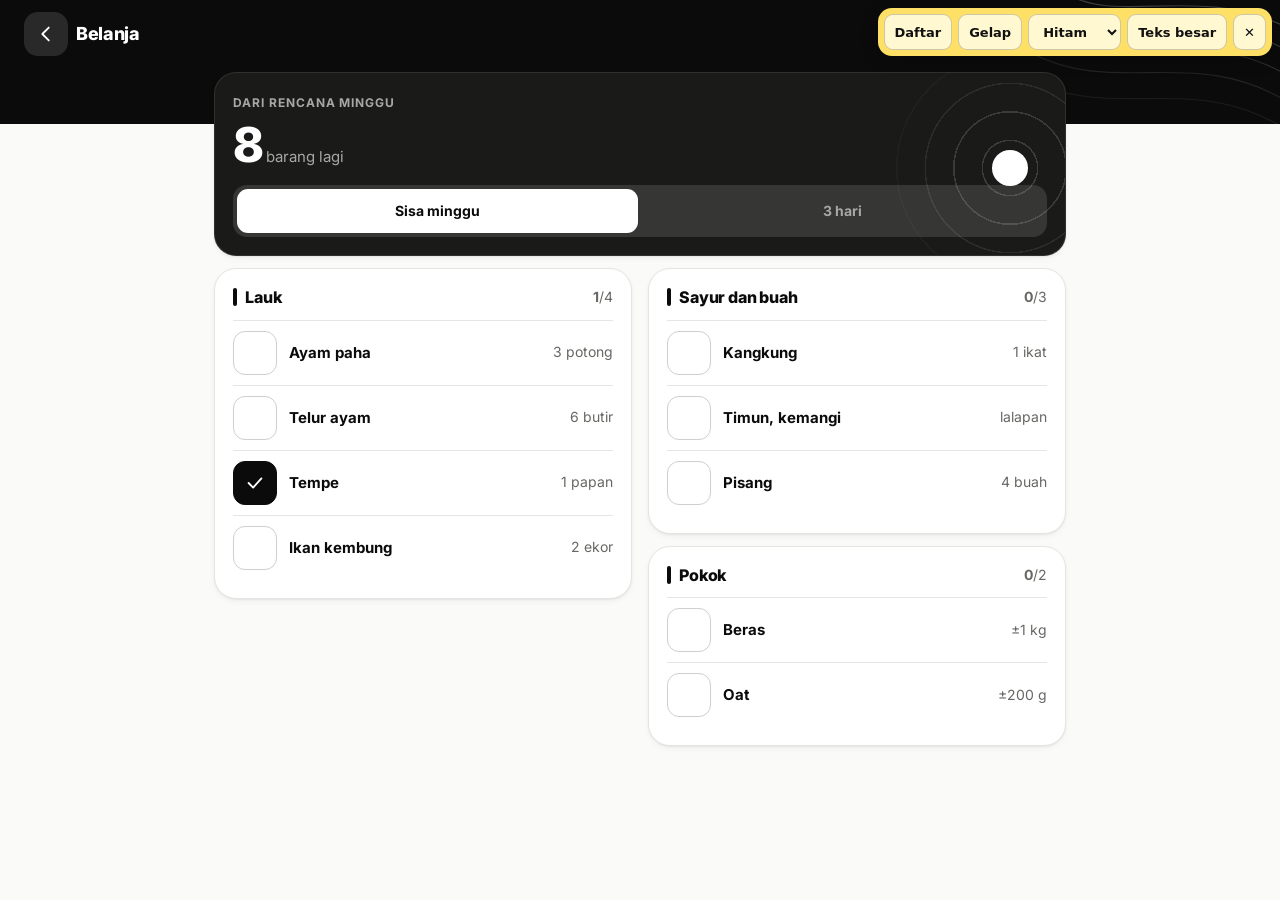
==== commit a484c5b8: "Mockups: rebuild the remaining screens on the Phase X layout Owner asked for the other screens to ma" ====
--- a/docs/mockups/belanja.html
+++ b/docs/mockups/belanja.html
@@ -6,31 +6,34 @@
 <link rel="stylesheet" href="mock.css"><script src="mock.js"></script>
 </head>
 <body class="full">
-<div class="topbar"><button class="icon-btn" data-back="planner.html" aria-label="Kembali"><i data-i="back"></i></button><b class="grow">Daftar belanja</b><button class="icon-btn" aria-label="Bagikan" data-toast="(Bagikan sebagai teks)"><i data-i="share"></i></button></div>
-<main class="page stack" style="max-width:900px;margin:12px auto 0">
-  <div class="seg" data-radio><button class="on">Sisa minggu ini</button><button>3 hari ke depan</button></div>
-  <p class="small muted">Dari rencana minggu</p>
+<header class="head">
+  <div class="head-top"><button class="icon-btn" data-back="planner.html" aria-label="Kembali"><i data-i="back"></i></button><span class="grow">Belanja</span><button class="icon-btn" aria-label="Bagikan" data-toast="(Bagikan sebagai teks)"><i data-i="share"></i></button></div>
+</header>
+<main class="page stack" style="max-width:900px">
+  <section class="card ink geo">
+    <span class="label">Dari rencana minggu</span>
+    <div style="margin-top:8px"><span class="hero-num">8</span> <span class="muted">barang lagi</span></div>
+    <div class="seg" data-radio style="margin-top:16px;background:color-mix(in srgb, var(--on-band) 12%, transparent)"><button class="on">Sisa minggu</button><button>3 hari</button></div>
+  </section>
   <div class="cols">
-    <div class="stack">
-      <div class="label">Lauk</div>
-      <div class="list">
-        <div class="li" data-row><button class="check" aria-label="Sudah dibeli"><i data-i="check"></i></button><span class="grow">Ayam (paha) <span class="muted">· 3 potong, ±450 g</span></span></div>
-        <div class="li" data-row><button class="check" aria-label="Sudah dibeli"><i data-i="check"></i></button><span class="grow">Telur ayam <span class="muted">· 6 butir</span></span></div>
-        <div class="li done" data-row><button class="check on" aria-label="Sudah dibeli"><i data-i="check"></i></button><span class="grow">Tempe <span class="muted">· 1 papan</span></span></div>
-        <div class="li" data-row><button class="check" aria-label="Sudah dibeli"><i data-i="check"></i></button><span class="grow">Ikan kembung <span class="muted">· 2 ekor</span></span></div>
-      </div>
+    <div class="card">
+      <div class="card-title"><h3>Lauk</h3><span class="small muted"><b>1</b>/4</span></div>
+      <div class="li" style="padding-inline:0" data-row><button class="check" aria-label="Sudah dibeli"><i data-i="check"></i></button><span class="grow"><b>Ayam paha</b></span><span class="small muted">3 potong</span></div>
+      <div class="li" style="padding-inline:0" data-row><button class="check" aria-label="Sudah dibeli"><i data-i="check"></i></button><span class="grow"><b>Telur ayam</b></span><span class="small muted">6 butir</span></div>
+      <div class="li done" style="padding-inline:0" data-row><button class="check on" aria-label="Sudah dibeli"><i data-i="check"></i></button><span class="grow"><b>Tempe</b></span><span class="small muted">1 papan</span></div>
+      <div class="li" style="padding-inline:0" data-row><button class="check" aria-label="Sudah dibeli"><i data-i="check"></i></button><span class="grow"><b>Ikan kembung</b></span><span class="small muted">2 ekor</span></div>
     </div>
     <div class="stack">
-      <div class="label">Sayur dan buah</div>
-      <div class="list">
-        <div class="li" data-row><button class="check" aria-label="Sudah dibeli"><i data-i="check"></i></button><span class="grow">Kangkung <span class="muted">· 1 ikat</span></span></div>
-        <div class="li" data-row><button class="check" aria-label="Sudah dibeli"><i data-i="check"></i></button><span class="grow">Timun, kemangi (lalapan)</span></div>
-        <div class="li" data-row><button class="check" aria-label="Sudah dibeli"><i data-i="check"></i></button><span class="grow">Pisang <span class="muted">· 4 buah</span></span></div>
+      <div class="card">
+        <div class="card-title"><h3>Sayur dan buah</h3><span class="small muted"><b>0</b>/3</span></div>
+        <div class="li" style="padding-inline:0" data-row><button class="check" aria-label="Sudah dibeli"><i data-i="check"></i></button><span class="grow"><b>Kangkung</b></span><span class="small muted">1 ikat</span></div>
+        <div class="li" style="padding-inline:0" data-row><button class="check" aria-label="Sudah dibeli"><i data-i="check"></i></button><span class="grow"><b>Timun, kemangi</b></span><span class="small muted">lalapan</span></div>
+        <div class="li" style="padding-inline:0" data-row><button class="check" aria-label="Sudah dibeli"><i data-i="check"></i></button><span class="grow"><b>Pisang</b></span><span class="small muted">4 buah</span></div>
       </div>
-      <div class="label">Pokok</div>
-      <div class="list">
-        <div class="li" data-row><button class="check" aria-label="Sudah dibeli"><i data-i="check"></i></button><span class="grow">Beras <span class="muted">· ±1 kg</span></span></div>
-        <div class="li" data-row><button class="check" aria-label="Sudah dibeli"><i data-i="check"></i></button><span class="grow">Oat <span class="muted">· ±200 g</span></span></div>
+      <div class="card">
+        <div class="card-title"><h3>Pokok</h3><span class="small muted"><b>0</b>/2</span></div>
+        <div class="li" style="padding-inline:0" data-row><button class="check" aria-label="Sudah dibeli"><i data-i="check"></i></button><span class="grow"><b>Beras</b></span><span class="small muted">±1 kg</span></div>
+        <div class="li" style="padding-inline:0" data-row><button class="check" aria-label="Sudah dibeli"><i data-i="check"></i></button><span class="grow"><b>Oat</b></span><span class="small muted">±200 g</span></div>
       </div>
     </div>
   </div>
--- a/docs/mockups/mock.css
+++ b/docs/mockups/mock.css
@@ -136,6 +136,7 @@
 .chip.on { background: var(--accent); border-color: var(--accent); color: var(--on-accent); }
 .chips.scroll { display: flex; flex-wrap: nowrap; overflow-x: auto; scrollbar-width: none; margin: 0 calc(-1 * var(--pad)); padding: 0 var(--pad); }
 .chips.scroll .chip { white-space: nowrap; flex: none; }
+.card .chips.scroll { margin: 0 -18px; padding: 0 18px; }
 .seg { display: flex; background: var(--band); border-radius: 14px; padding: 4px; gap: 4px; }
 .seg > * { flex: 1 1 0; min-width: 0; line-height: 1.2; min-height: 44px; border: 0; border-radius: 11px; background: transparent; color: var(--on-band-muted); font: inherit; font-weight: 700; font-size: .875rem; cursor: pointer; text-decoration: none; display: flex; align-items: center; justify-content: center; padding: 0 8px; text-align: center; }
 .seg > .on { background: var(--on-band); color: var(--band); }
@@ -182,7 +183,7 @@
 .stepper.big input { font-size: 2.25rem; letter-spacing: -0.03em; }
 .stepper.big button { width: 68px; min-height: 68px; }
 .switch { position: relative; width: 52px; height: 32px; flex: none; }
-.switch input { opacity: 0; position: absolute; inset: -6px; width: 64px; height: 44px; margin: 0; cursor: pointer; z-index: 1; }
+.switch input { opacity: 0; position: absolute; left: 0; top: -6px; width: 52px; height: 44px; margin: 0; cursor: pointer; z-index: 1; }
 .switch i { position: absolute; inset: 0; border-radius: 99px; background: var(--line-strong); transition: .2s; }
 .switch i::after { content: ''; position: absolute; top: 4px; left: 4px; width: 24px; height: 24px; border-radius: 50%; background: var(--surface); transition: .2s; box-shadow: 0 1px 2px rgba(0,0,0,.3); }
 .switch input:checked + i { background: var(--accent); }
@@ -235,22 +236,38 @@
 .sheet > .grab + :not(.sheet-head) { margin-top: 28px; }
 
 /* Muscle map & figure (placeholders for the own vector drawings, Content §5) */
-.mm { display: flex; gap: 6px; justify-content: center; }
-.mm svg { width: 92px; height: 170px; }
-.mm .base { fill: var(--surface-3); }
-.mm .m1 { fill: var(--accent); }
-.mm .m2 { fill: color-mix(in srgb, var(--accent) 40%, var(--surface-3)); }
-.card.ink .mm .base { fill: color-mix(in srgb, var(--on-band) 14%, transparent); }
-.card.ink .mm .m1 { fill: var(--accent-on-band); }
-.card.ink .mm .m2 { fill: color-mix(in srgb, var(--accent-on-band) 45%, transparent); }
+.mm { display: flex; gap: 4px; justify-content: center; }
+.mm svg { width: 46%; max-width: 150px; height: auto; aspect-ratio: 1 / 2; }
+.mm .mmf-body { fill: color-mix(in srgb, var(--fg) 5%, transparent); stroke: color-mix(in srgb, var(--fg) 22%, transparent); stroke-width: 3; }
+.mm .mmf-base { fill: color-mix(in srgb, var(--fg) 9%, transparent); }
+.mm .mmf { fill: color-mix(in srgb, var(--fg) 8%, transparent); stroke: var(--surface); stroke-width: 2; }
+.mm .mmf.half { fill: color-mix(in srgb, var(--accent) 55%, var(--surface)); }
+.mm .mmf.on { fill: var(--accent); }
+@media (prefers-reduced-motion: no-preference) { .mm .mmf.on { animation: mmf-pulse 2.4s ease-in-out infinite; } }
+@keyframes mmf-pulse { 50% { opacity: .78; } }
+.card.ink .mm .mmf-body { fill: color-mix(in srgb, var(--on-band) 6%, transparent); stroke: color-mix(in srgb, var(--on-band) 25%, transparent); }
+.card.ink .mm .mmf-base { fill: color-mix(in srgb, var(--on-band) 10%, transparent); }
+.card.ink .mm .mmf { fill: color-mix(in srgb, var(--on-band) 16%, transparent); stroke: var(--band-card); }
+.card.ink .mm .mmf.half { fill: color-mix(in srgb, var(--accent-on-band) 45%, var(--band-card)); }
+.card.ink .mm .mmf.on { fill: var(--accent-on-band); }
 .legend { display: flex; gap: 14px; justify-content: center; font-size: .8125rem; font-weight: 600; }
 .legend i { display: inline-block; width: 12px; height: 12px; border-radius: 3px; margin-right: 4px; vertical-align: -1px; }
-.legend .l1 { background: var(--accent); } .legend .l2 { background: color-mix(in srgb, var(--accent) 40%, var(--surface-3)); }
-.fig { background: var(--surface-2); border-radius: var(--r-md); display: flex; align-items: center; justify-content: center; aspect-ratio: 4 / 3; }
-.fig svg { width: 60%; height: 80%; stroke: var(--fg); stroke-width: 6; stroke-linecap: round; fill: none; }
-.fig .acc { stroke: var(--accent); }
-@media (prefers-reduced-motion: no-preference) { .fig .arm { animation: lift 2.4s ease-in-out infinite; transform-origin: 100px 70px; } }
-@keyframes lift { 50% { transform: rotate(-35deg); } }
+.legend .l1 { background: var(--accent); } .legend .l2 { background: color-mix(in srgb, var(--accent) 55%, var(--surface)); }
+.fig { background: var(--surface-2); border-radius: var(--r-md); display: grid; place-items: center; border: 1px solid var(--line); }
+.fig .rig { width: min(100%, 280px); height: auto; aspect-ratio: 1; }
+.rig-th { overflow: hidden; background: var(--surface-3); }
+.rig-th .rig { display: block; width: 100%; height: 100%; transform: scale(1.35); transform-origin: 55% 60%; }
+.ex-th { width: 48px; height: 48px; border-radius: 12px; flex: none; }
+.rig g { transform-box: view-box; transform-origin: 0 0; }
+.rig .mmf-body { stroke-width: 1.4; fill: color-mix(in srgb, var(--fg) 7%, var(--surface)); stroke: color-mix(in srgb, var(--fg) 38%, transparent); }
+.rig .mmf.half { fill: color-mix(in srgb, var(--accent) 50%, transparent); }
+.rig .mmf.on { fill: var(--accent); }
+.rig .rg-eq { fill: color-mix(in srgb, var(--fg) 20%, transparent); }
+.rig .rg-eq.soft { fill: none; }
+.rig .rg-eq-l { fill: none; stroke: color-mix(in srgb, var(--fg) 28%, transparent); stroke-width: 2.5; }
+.rig .rg-cab { stroke: color-mix(in srgb, var(--fg) 40%, transparent); stroke-width: 1.2; vector-effect: non-scaling-stroke; }
+.rig .rg-cab.thick { stroke-width: 5; }
+@media (prefers-reduced-motion: reduce) { .rig.anim g { animation: none !important; } }
 
 /* Logger */
 .set-table { width: 100%; border-collapse: collapse; }
@@ -339,6 +356,5 @@
   .days { display: none; }
   .plan-table { display: grid; grid-template-columns: 72px repeat(7, minmax(0, 1fr)); gap: 6px; }
   .rest { left: auto; width: 380px; }
-  .mm svg { width: 110px; height: 200px; }
 }
 @media (prefers-reduced-motion: reduce) { * { transition: none !important; animation: none !important; } }
